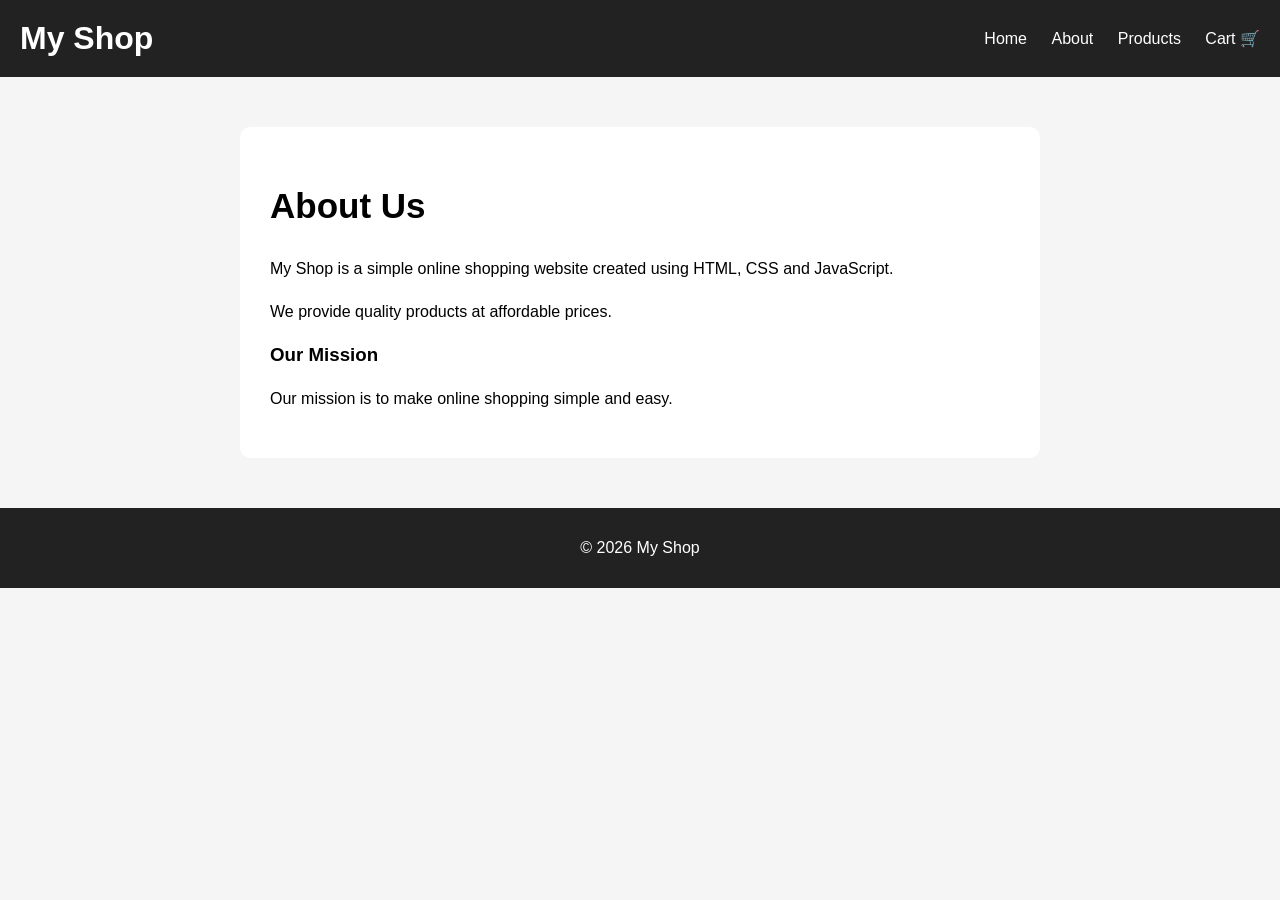
==== about.html @ e7578435 "About pages 1st Commit" ====
<!DOCTYPE html>
<html lang="en">
<head>
    <meta charset="UTF-8">
    <meta name="viewport" content="width=device-width, initial-scale=1.0">
    <title>About - My Shop</title>
    <link rel="stylesheet" href="about.css">
</head>
<body>

    <header>
        <h1>My Shop</h1>

        <nav>
            <a href="index.html">Home</a>
            <a href="about.html">About</a>
            <a href="products.html">Products</a>
            <a href="cart.html">Cart 🛒</a>
        </nav>
    </header>

    <main class="about">
        <h2>About Us</h2>

        <p>
            My Shop is a simple online shopping website created
            using HTML, CSS and JavaScript.
        </p>

        <p>
            We provide quality products at affordable prices.
        </p>

        <h3>Our Mission</h3>

        <p>
            Our mission is to make online shopping simple and easy.
        </p>
    </main>

    <footer>
        <p>© 2026 My Shop</p>
    </footer>

    <script src="about.js"></script>
</body>
</html>
---- about.css ----
* {
    box-sizing: border-box;
}

body {
    margin: 0;
    font-family: Arial, sans-serif;
    background-color: #f5f5f5;
}

header {
    background-color: #222;
    color: white;
    padding: 20px;
    display: flex;
    justify-content: space-between;
    align-items: center;
}

header h1 {
    margin: 0;
}

nav a {
    color: white;
    text-decoration: none;
    margin-left: 20px;
}

nav a:hover {
    color: #00bcd4;
}

.about {
    max-width: 800px;
    margin: 50px auto;
    padding: 30px;
    background-color: white;
    border-radius: 10px;
}

.about h2 {
    font-size: 35px;
}

.about p {
    line-height: 1.7;
}

footer {
    text-align: center;
    background-color: #222;
    color: white;
    padding: 15px;
}
about.css
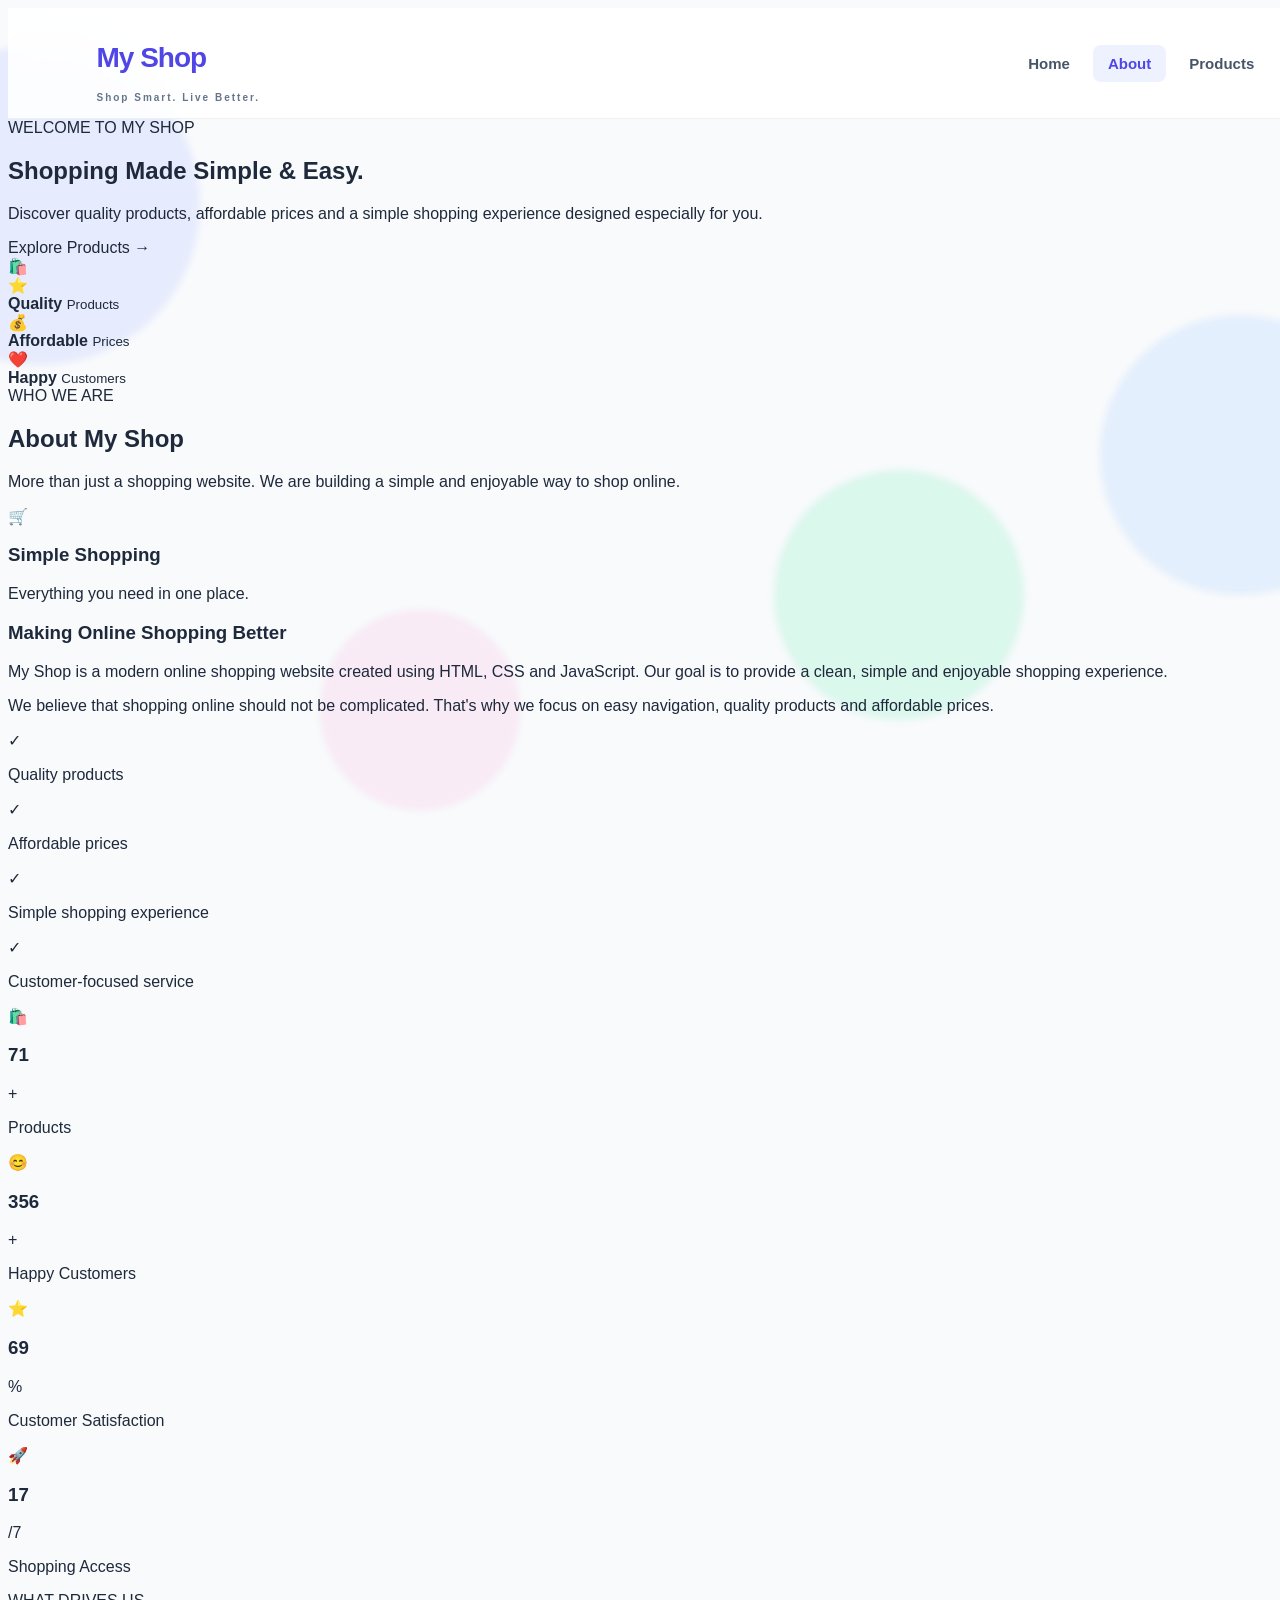
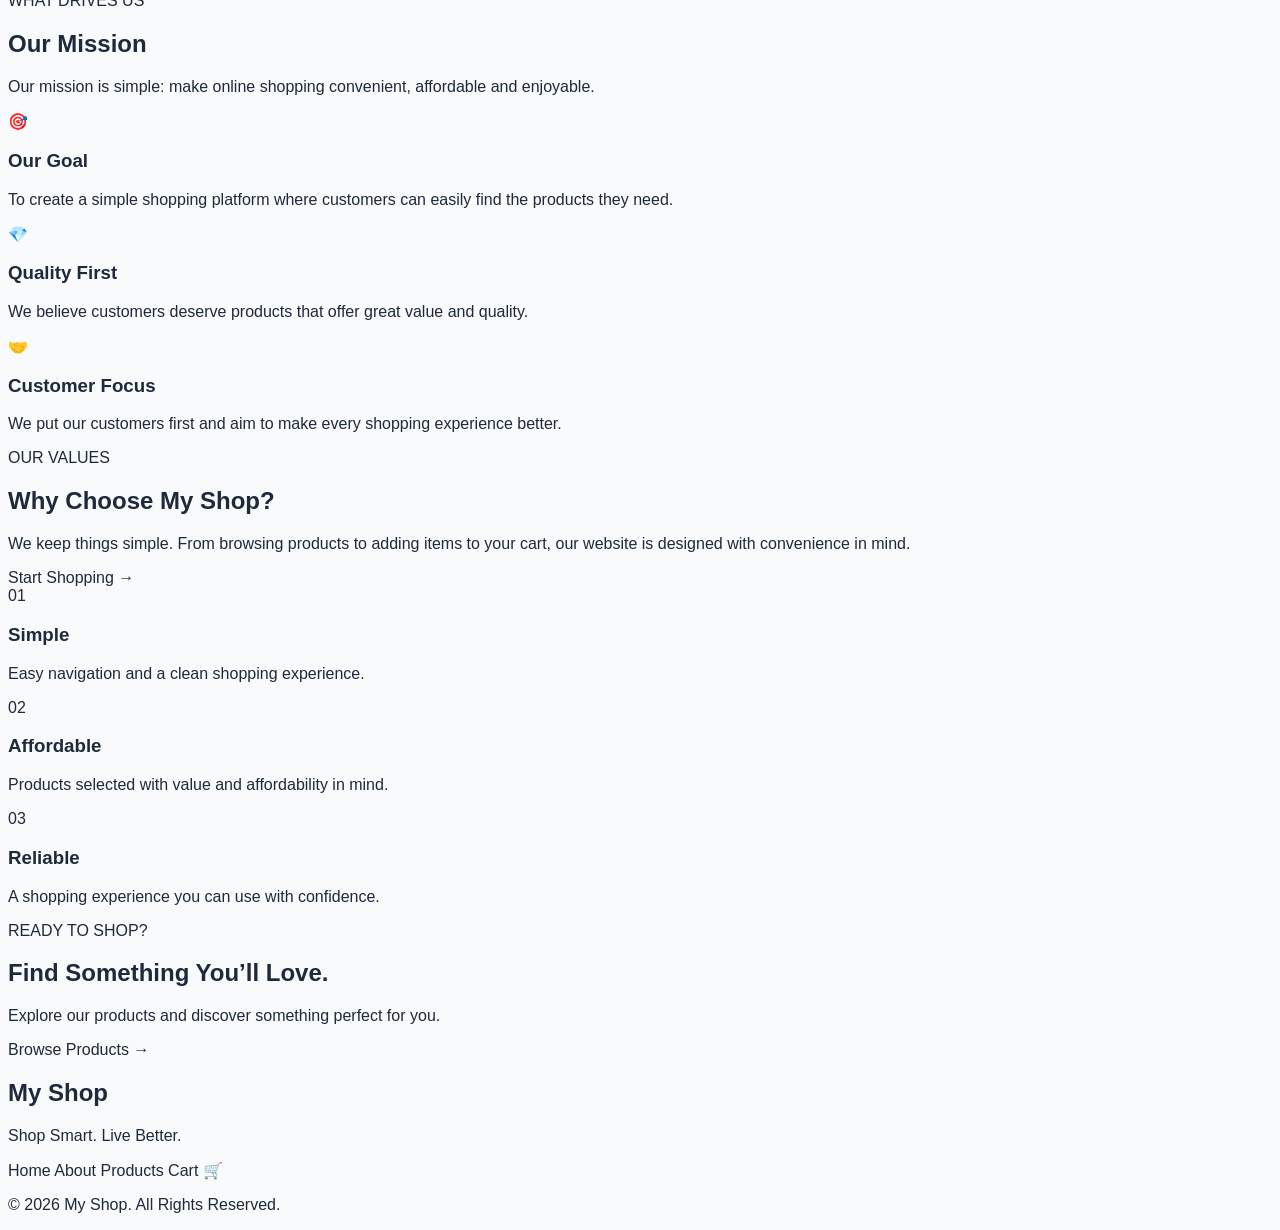
==== commit 0a9af1f9: "version 2" ====
--- a/about.html
+++ b/about.html
@@ -1,47 +1,375 @@
-<!DOCTYPE html>
-<html lang="en">
-<head>
-    <meta charset="UTF-8">
-    <meta name="viewport" content="width=device-width, initial-scale=1.0">
-    <title>About - My Shop</title>
-    <link rel="stylesheet" href="about.css">
-</head>
-<body>
-
-    <header>
+<!DOCTYPE html> <html lang="en"> <head> <meta charset="UTF-8"> <meta name="viewport" content="width=device-width, initial-scale=1.0"> <meta name="description" content="Learn more about My Shop, our mission, values and commitment to quality products."> <title>About - My Shop</title> <link rel="stylesheet" href="about.css"> </head> <body>
+<!-- Animated Background -->
+<div class="background-shapes">
+    <span class="shape shape-1"></span>
+    <span class="shape shape-2"></span>
+    <span class="shape shape-3"></span>
+    <span class="shape shape-4"></span>
+</div>
+
+<!-- Header -->
+<header class="header">
+
+    <div class="logo">
         <h1>My Shop</h1>
-
-        <nav>
+        <span>Shop Smart. Live Better.</span>
+    </div>
+
+    <nav>
+        <a href="index.html">Home</a>
+        <a href="about.html" class="active">About</a>
+        <a href="products.html">Products</a>
+        <a href="cart.html">Cart 🛒</a>
+    </nav>
+
+</header>
+
+
+<!-- Main Content -->
+<main>
+
+    <!-- Hero Section -->
+    <section class="about-hero">
+
+        <div class="hero-content reveal">
+
+            <span class="small-title">WELCOME TO MY SHOP</span>
+
+            <h2>
+                Shopping Made
+                <span>Simple & Easy.</span>
+            </h2>
+
+            <p>
+                Discover quality products, affordable prices and a
+                simple shopping experience designed especially for you.
+            </p>
+
+            <a href="products.html" class="hero-button">
+                Explore Products
+                <span>→</span>
+            </a>
+
+        </div>
+
+        <div class="hero-visual reveal">
+
+            <div class="shopping-circle">
+                <div class="cart-icon">🛍️</div>
+            </div>
+
+            <div class="floating-card card-one">
+                <span>⭐</span>
+                <div>
+                    <strong>Quality</strong>
+                    <small>Products</small>
+                </div>
+            </div>
+
+            <div class="floating-card card-two">
+                <span>💰</span>
+                <div>
+                    <strong>Affordable</strong>
+                    <small>Prices</small>
+                </div>
+            </div>
+
+            <div class="floating-card card-three">
+                <span>❤️</span>
+                <div>
+                    <strong>Happy</strong>
+                    <small>Customers</small>
+                </div>
+            </div>
+
+        </div>
+
+    </section>
+
+
+    <!-- About Section -->
+    <section class="about-section">
+
+        <div class="section-heading reveal">
+            <span>WHO WE ARE</span>
+            <h2>About <strong>My Shop</strong></h2>
+            <p>
+                More than just a shopping website.
+                We are building a simple and enjoyable way to shop online.
+            </p>
+        </div>
+
+        <div class="about-grid">
+
+            <div class="about-image reveal">
+
+                <div class="image-box">
+                    <div class="image-content">
+                        <span class="big-icon">🛒</span>
+                        <h3>Simple Shopping</h3>
+                        <p>Everything you need in one place.</p>
+                    </div>
+                </div>
+
+            </div>
+
+
+            <div class="about-text reveal">
+
+                <h3>Making Online Shopping Better</h3>
+
+                <p>
+                    My Shop is a modern online shopping website created
+                    using HTML, CSS and JavaScript. Our goal is to provide
+                    a clean, simple and enjoyable shopping experience.
+                </p>
+
+                <p>
+                    We believe that shopping online should not be complicated.
+                    That's why we focus on easy navigation, quality products
+                    and affordable prices.
+                </p>
+
+                <div class="check-list">
+
+                    <div>
+                        <span>✓</span>
+                        <p>Quality products</p>
+                    </div>
+
+                    <div>
+                        <span>✓</span>
+                        <p>Affordable prices</p>
+                    </div>
+
+                    <div>
+                        <span>✓</span>
+                        <p>Simple shopping experience</p>
+                    </div>
+
+                    <div>
+                        <span>✓</span>
+                        <p>Customer-focused service</p>
+                    </div>
+
+                </div>
+
+            </div>
+
+        </div>
+
+    </section>
+
+
+    <!-- Statistics -->
+    <section class="stats-section">
+
+        <div class="stats-container">
+
+            <div class="stat-card reveal">
+                <span class="stat-icon">🛍️</span>
+                <h3 class="counter" data-target="100">0</h3>
+                <span class="plus">+</span>
+                <p>Products</p>
+            </div>
+
+            <div class="stat-card reveal">
+                <span class="stat-icon">😊</span>
+                <h3 class="counter" data-target="500">0</h3>
+                <span class="plus">+</span>
+                <p>Happy Customers</p>
+            </div>
+
+            <div class="stat-card reveal">
+                <span class="stat-icon">⭐</span>
+                <h3 class="counter" data-target="98">0</h3>
+                <span class="percent">%</span>
+                <p>Customer Satisfaction</p>
+            </div>
+
+            <div class="stat-card reveal">
+                <span class="stat-icon">🚀</span>
+                <h3 class="counter" data-target="24">0</h3>
+                <span class="plus">/7</span>
+                <p>Shopping Access</p>
+            </div>
+
+        </div>
+
+    </section>
+
+
+    <!-- Mission Section -->
+    <section class="mission-section">
+
+        <div class="section-heading reveal">
+            <span>WHAT DRIVES US</span>
+            <h2>Our <strong>Mission</strong></h2>
+            <p>
+                Our mission is simple: make online shopping
+                convenient, affordable and enjoyable.
+            </p>
+        </div>
+
+
+        <div class="mission-cards">
+
+            <div class="mission-card reveal">
+
+                <div class="mission-icon">🎯</div>
+
+                <h3>Our Goal</h3>
+
+                <p>
+                    To create a simple shopping platform where
+                    customers can easily find the products they need.
+                </p>
+
+            </div>
+
+
+            <div class="mission-card reveal">
+
+                <div class="mission-icon">💎</div>
+
+                <h3>Quality First</h3>
+
+                <p>
+                    We believe customers deserve products that
+                    offer great value and quality.
+                </p>
+
+            </div>
+
+
+            <div class="mission-card reveal">
+
+                <div class="mission-icon">🤝</div>
+
+                <h3>Customer Focus</h3>
+
+                <p>
+                    We put our customers first and aim to make
+                    every shopping experience better.
+                </p>
+
+            </div>
+
+        </div>
+
+    </section>
+
+
+    <!-- Values -->
+    <section class="values-section">
+
+        <div class="values-content reveal">
+
+            <span>OUR VALUES</span>
+
+            <h2>
+                Why Choose
+                <strong>My Shop?</strong>
+            </h2>
+
+            <p>
+                We keep things simple. From browsing products to
+                adding items to your cart, our website is designed
+                with convenience in mind.
+            </p>
+
+            <a href="products.html" class="outline-button">
+                Start Shopping →
+            </a>
+
+        </div>
+
+
+        <div class="values-list">
+
+            <div class="value-item reveal">
+                <span>01</span>
+                <div>
+                    <h3>Simple</h3>
+                    <p>Easy navigation and a clean shopping experience.</p>
+                </div>
+            </div>
+
+            <div class="value-item reveal">
+                <span>02</span>
+                <div>
+                    <h3>Affordable</h3>
+                    <p>Products selected with value and affordability in mind.</p>
+                </div>
+            </div>
+
+            <div class="value-item reveal">
+                <span>03</span>
+                <div>
+                    <h3>Reliable</h3>
+                    <p>A shopping experience you can use with confidence.</p>
+                </div>
+            </div>
+
+        </div>
+
+    </section>
+
+
+    <!-- Call To Action -->
+    <section class="cta-section reveal">
+
+        <div class="cta-content">
+
+            <span>READY TO SHOP?</span>
+
+            <h2>
+                Find Something
+                <strong>You’ll Love.</strong>
+            </h2>
+
+            <p>
+                Explore our products and discover something
+                perfect for you.
+            </p>
+
+            <a href="products.html" class="cta-button">
+                Browse Products
+                <span>→</span>
+            </a>
+
+        </div>
+
+    </section>
+
+</main>
+
+
+<!-- Footer -->
+<footer>
+
+    <div class="footer-content">
+
+        <div>
+            <h2>My Shop</h2>
+            <p>Shop Smart. Live Better.</p>
+        </div>
+
+        <div class="footer-links">
             <a href="index.html">Home</a>
             <a href="about.html">About</a>
             <a href="products.html">Products</a>
             <a href="cart.html">Cart 🛒</a>
-        </nav>
-    </header>
-
-    <main class="about">
-        <h2>About Us</h2>
-
-        <p>
-            My Shop is a simple online shopping website created
-            using HTML, CSS and JavaScript.
-        </p>
-
-        <p>
-            We provide quality products at affordable prices.
-        </p>
-
-        <h3>Our Mission</h3>
-
-        <p>
-            Our mission is to make online shopping simple and easy.
-        </p>
-    </main>
-
-    <footer>
-        <p>© 2026 My Shop</p>
-    </footer>
-
-    <script src="about.js"></script>
-</body>
-</html>
+        </div>
+
+    </div>
+
+    <div class="footer-bottom">
+        <p>© 2026 My Shop. All Rights Reserved.</p>
+    </div>
+
+</footer>
+
+
+<script src="about.js"></script>
+</body> </html>
--- a/about.css
+++ b/about.css
@@ -1,57 +1,238 @@
-
-* {
-    box-sizing: border-box;
+/* =====================================================
+MY SHOP - ABOUT PAGE
+MODERN ANIMATED CSS
+===================================================== */
+
+/* =====================================================
+RESET
+===================================================== */
+
+{
+margin: 0;
+padding: 0;
+box-sizing: border-box;
+}
+
+html {
+scroll-behavior: smooth;
 }
 
 body {
-    margin: 0;
-    font-family: Arial, sans-serif;
-    background-color: #f5f5f5;
-}
-
-header {
-    background-color: #222;
-    color: white;
-    padding: 20px;
-    display: flex;
-    justify-content: space-between;
-    align-items: center;
-}
-
-header h1 {
-    margin: 0;
+font-family: "Segoe UI", Arial, Helvetica, sans-serif;
+color: #1e293b;
+background: #f8fafc;
+overflow-x: hidden;
+}
+
+a {
+text-decoration: none;
+color: inherit;
+}
+
+/* =====================================================
+ANIMATED BACKGROUND
+===================================================== */
+
+.background-shapes {
+position: fixed;
+inset: 0;
+overflow: hidden;
+pointer-events: none;
+z-index: -1;
+}
+
+.shape {
+position: absolute;
+border-radius: 50%;
+filter: blur(3px);
+opacity: 0.35;
+animation: floatingShape 10s ease-in-out infinite;
+}
+
+.shape-1 {
+width: 320px;
+height: 320px;
+background: #c7d2fe;
+top: 5%;
+left: -120px;
+}
+
+.shape-2 {
+width: 280px;
+height: 280px;
+background: #bfdbfe;
+top: 35%;
+right: -100px;
+animation-delay: 2s;
+}
+
+.shape-3 {
+width: 200px;
+height: 200px;
+background: #fbcfe8;
+bottom: 10%;
+left: 25%;
+animation-delay: 4s;
+}
+
+.shape-4 {
+width: 250px;
+height: 250px;
+background: #a7f3d0;
+right: 20%;
+bottom: 20%;
+animation-delay: 6s;
+}
+
+@keyframes floatingShape {
+
+0%,
+100% {
+    transform: translate(0, 0) scale(1);
+}
+
+50% {
+    transform: translate(30px, -40px) scale(1.1);
+}
+
+
+}
+
+/* =====================================================
+HEADER
+===================================================== */
+
+.header {
+width: 100%;
+min-height: 82px;
+
+padding: 14px 7%;
+
+display: flex;
+align-items: center;
+justify-content: space-between;
+
+background: rgba(255, 255, 255, 0.88);
+backdrop-filter: blur(18px);
+-webkit-backdrop-filter: blur(18px);
+
+border-bottom: 1px solid rgba(15, 23, 42, 0.06);
+
+position: sticky;
+top: 0;
+z-index: 1000;
+
+animation: headerAnimation 0.8s ease forwards;
+
+
+}
+
+@keyframes headerAnimation {
+
+from {
+    opacity: 0;
+    transform: translateY(-30px);
+}
+
+to {
+    opacity: 1;
+    transform: translateY(0);
+}
+
+
+}
+
+/* =====================================================
+LOGO
+===================================================== */
+
+.logo h1 {
+font-size: 28px;
+font-weight: 800;
+
+color: #4f46e5;
+
+letter-spacing: -1px;
+
+
+}
+
+.logo span {
+display: block;
+
+margin-top: 2px;
+
+font-size: 10px;
+font-weight: 600;
+
+color: #64748b;
+
+letter-spacing: 2px;
+
+
+}
+
+/* =====================================================
+NAVIGATION
+===================================================== */
+
+nav {
+display: flex;
+align-items: center;
+gap: 8px;
 }
 
 nav a {
-    color: white;
-    text-decoration: none;
-    margin-left: 20px;
+position: relative;
+
+padding: 10px 15px;
+
+font-size: 15px;
+font-weight: 600;
+
+color: #475569;
+
+border-radius: 8px;
+
+transition:
+    color 0.3s ease,
+    background 0.3s ease,
+    transform 0.3s ease;
+
+
+}
+
+nav a::after {
+content: "";
+
+position: absolute;
+
+width: 0;
+height: 3px;
+
+left: 50%;
+bottom: 1px;
+
+transform: translateX(-50%);
+
+background: linear-gradient(
+    90deg,
+    #4f46e5,
+    #7c3aed
+);
+
+border-radius: 10px;
+
+transition: width 0.3s ease;
+
+
+}
+
+nav a:hover,
+nav a.active {
+color: #4f46e5;
+background: #eef2ff;
 }
 
 nav a:hover {
-    color: #00bcd4;
-}
-
-.about {
-    max-width: 800px;
-    margin: 50px auto;
-    padding: 30px;
-    background-color: white;
-    border-radius: 10px;
-}
-
-.about h2 {
-    font-size: 35px;
-}
-
-.about p {
-    line-height: 1.7;
-}
-
-footer {
-    text-align: center;
-    background-color: #222;
-    color: white;
-    padding: 15px;
-}
-about.css+transform: translateY(-2
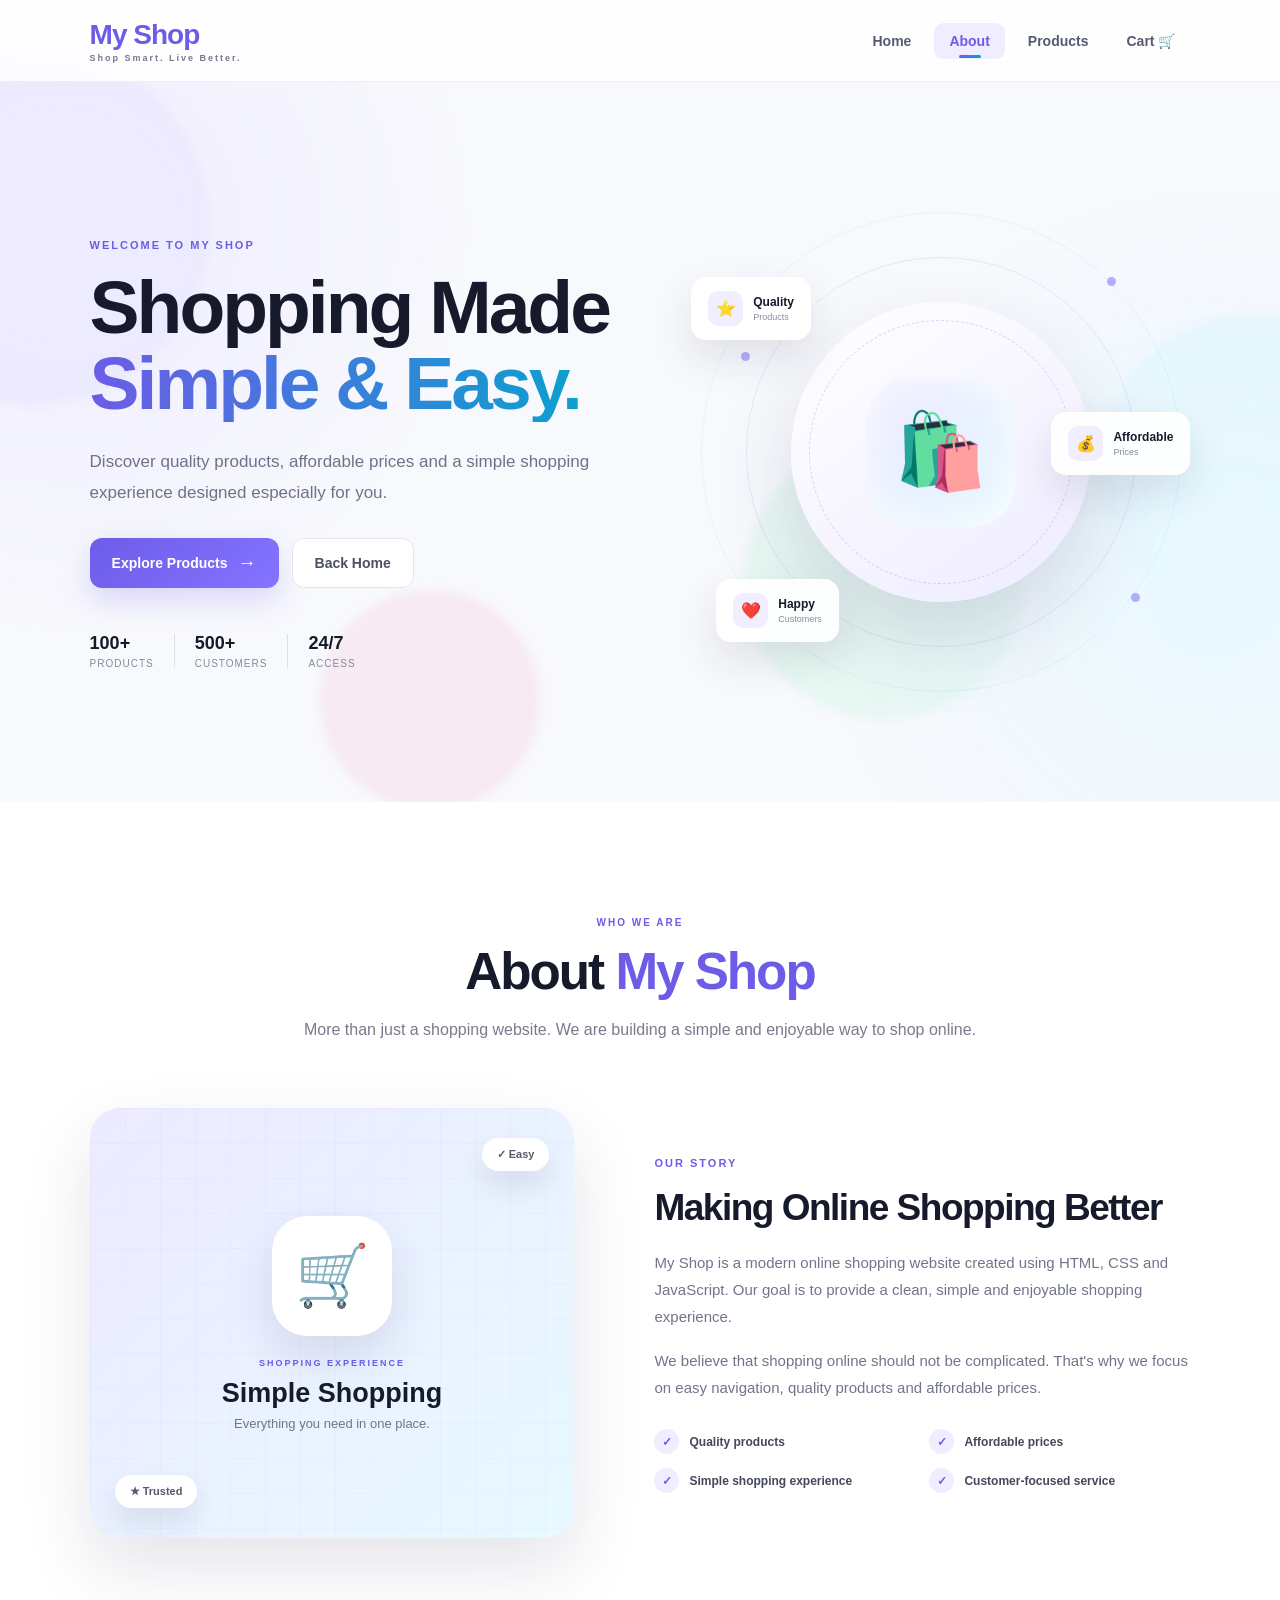
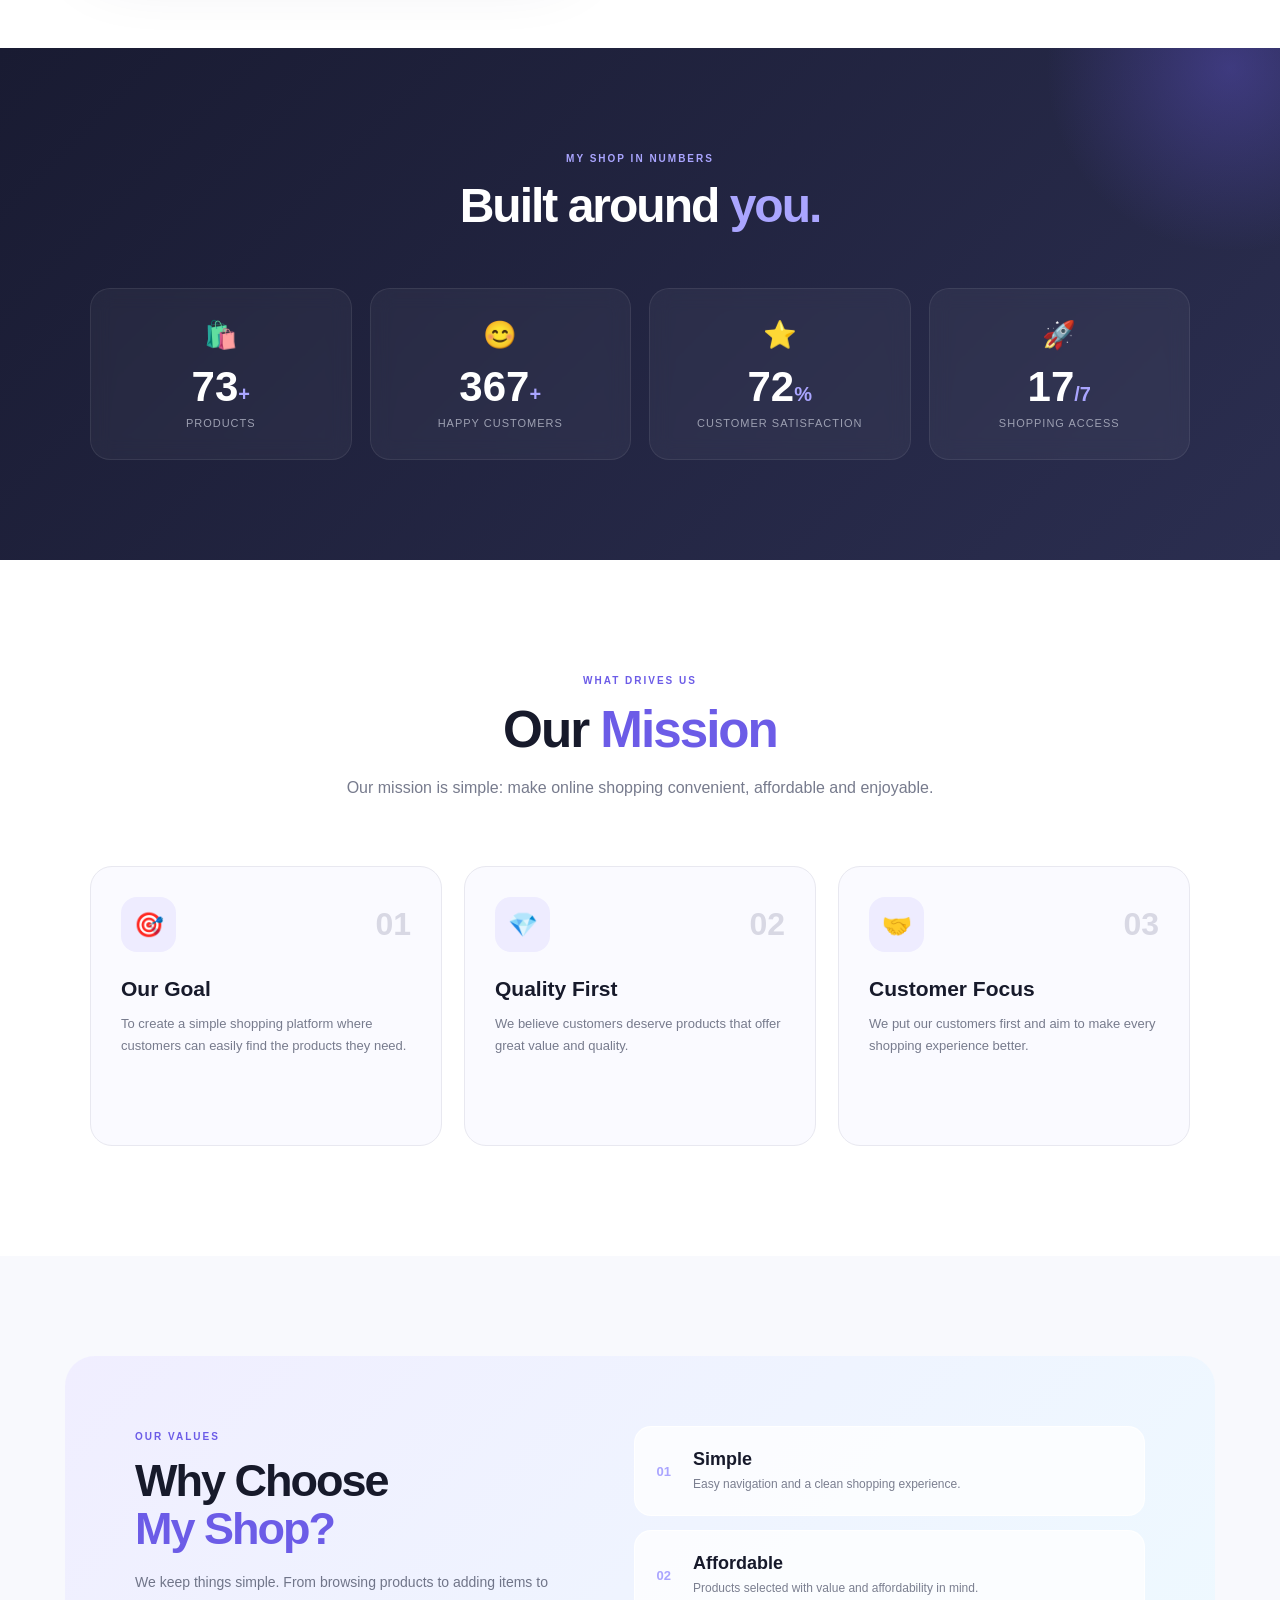
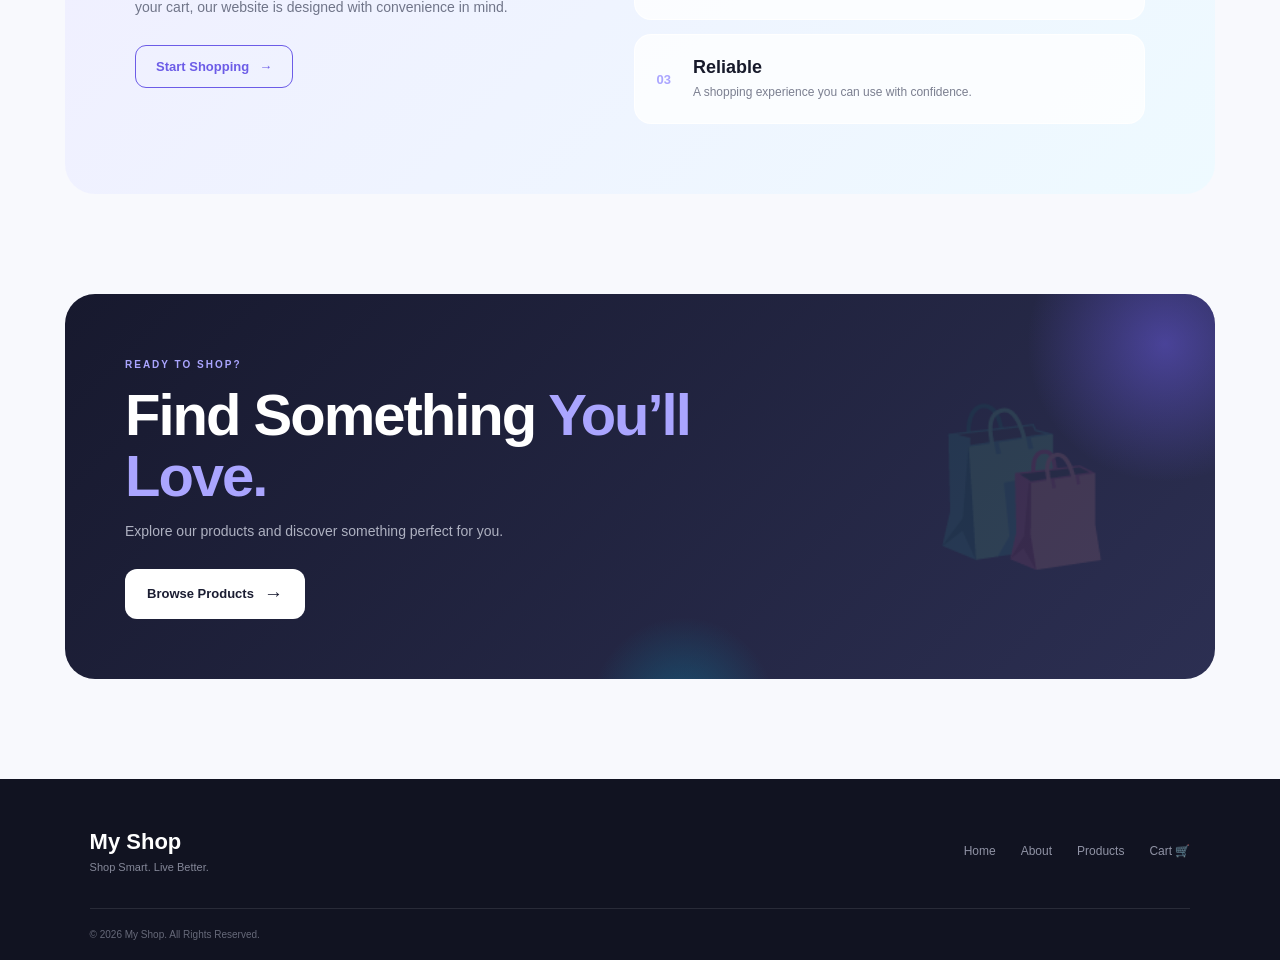
==== commit 5fa9aa20: "New css about page" ====
--- a/about.html
+++ b/about.html
@@ -1,375 +1,991 @@
-<!DOCTYPE html> <html lang="en"> <head> <meta charset="UTF-8"> <meta name="viewport" content="width=device-width, initial-scale=1.0"> <meta name="description" content="Learn more about My Shop, our mission, values and commitment to quality products."> <title>About - My Shop</title> <link rel="stylesheet" href="about.css"> </head> <body>
-<!-- Animated Background -->
+<!DOCTYPE html>
+<html lang="en">
+
+<head>
+
+    <meta charset="UTF-8">
+
+    <meta name="viewport"
+          content="width=device-width, initial-scale=1.0">
+
+    <meta name="description"
+          content="Learn more about My Shop, our mission, values and commitment to quality products.">
+
+    <title>About - My Shop</title>
+
+    <link rel="stylesheet" href="about.css">
+
+</head>
+
+
+<body>
+
+
+<!-- =====================================================
+     ANIMATED BACKGROUND
+===================================================== -->
+
 <div class="background-shapes">
+
     <span class="shape shape-1"></span>
     <span class="shape shape-2"></span>
     <span class="shape shape-3"></span>
     <span class="shape shape-4"></span>
+
 </div>
 
-<!-- Header -->
+
+
+<!-- =====================================================
+     HEADER
+===================================================== -->
+
 <header class="header">
 
     <div class="logo">
+
         <h1>My Shop</h1>
+
         <span>Shop Smart. Live Better.</span>
-    </div>
+
+    </div>
+
 
     <nav>
-        <a href="index.html">Home</a>
-        <a href="about.html" class="active">About</a>
-        <a href="products.html">Products</a>
-        <a href="cart.html">Cart 🛒</a>
+
+        <a href="index.html">
+            Home
+        </a>
+
+        <a href="about.html"
+           class="active">
+            About
+        </a>
+
+        <a href="products.html">
+            Products
+        </a>
+
+        <a href="cart.html">
+            Cart 🛒
+        </a>
+
     </nav>
 
+
+    <button class="menu-toggle"
+            aria-label="Open navigation menu">
+
+        ☰
+
+    </button>
+
 </header>
 
 
-<!-- Main Content -->
+
+<!-- =====================================================
+     MAIN
+===================================================== -->
+
 <main>
 
-    <!-- Hero Section -->
-    <section class="about-hero">
-
-        <div class="hero-content reveal">
-
-            <span class="small-title">WELCOME TO MY SHOP</span>
+
+
+<!-- =====================================================
+     ABOUT HERO
+===================================================== -->
+
+<section class="about-hero">
+
+
+    <div class="hero-content reveal">
+
+        <span class="small-title">
+            WELCOME TO MY SHOP
+        </span>
+
+
+        <h2>
+
+            Shopping Made
+
+            <span>
+                Simple & Easy.
+            </span>
+
+        </h2>
+
+
+        <p>
+
+            Discover quality products, affordable prices
+            and a simple shopping experience designed
+            especially for you.
+
+        </p>
+
+
+        <div class="hero-actions">
+
+            <a href="products.html"
+               class="hero-button">
+
+                Explore Products
+
+                <span>→</span>
+
+            </a>
+
+
+            <a href="index.html"
+               class="hero-button secondary">
+
+                Back Home
+
+            </a>
+
+        </div>
+
+
+        <div class="hero-mini-stats">
+
+            <div>
+
+                <strong>100+</strong>
+
+                <span>Products</span>
+
+            </div>
+
+
+            <div class="mini-divider"></div>
+
+
+            <div>
+
+                <strong>500+</strong>
+
+                <span>Customers</span>
+
+            </div>
+
+
+            <div class="mini-divider"></div>
+
+
+            <div>
+
+                <strong>24/7</strong>
+
+                <span>Access</span>
+
+            </div>
+
+        </div>
+
+    </div>
+
+
+
+    <!-- HERO VISUAL -->
+
+    <div class="hero-visual reveal">
+
+
+        <div class="orbit orbit-one"></div>
+
+        <div class="orbit orbit-two"></div>
+
+
+        <div class="shopping-circle">
+
+            <div class="circle-ring"></div>
+
+            <div class="cart-icon">
+                🛍️
+            </div>
+
+        </div>
+
+
+        <!-- Floating card -->
+
+        <div class="floating-card card-one">
+
+            <span>⭐</span>
+
+            <div>
+
+                <strong>
+                    Quality
+                </strong>
+
+                <small>
+                    Products
+                </small>
+
+            </div>
+
+        </div>
+
+
+        <div class="floating-card card-two">
+
+            <span>💰</span>
+
+            <div>
+
+                <strong>
+                    Affordable
+                </strong>
+
+                <small>
+                    Prices
+                </small>
+
+            </div>
+
+        </div>
+
+
+        <div class="floating-card card-three">
+
+            <span>❤️</span>
+
+            <div>
+
+                <strong>
+                    Happy
+                </strong>
+
+                <small>
+                    Customers
+                </small>
+
+            </div>
+
+        </div>
+
+
+        <div class="floating-dot dot-one"></div>
+        <div class="floating-dot dot-two"></div>
+        <div class="floating-dot dot-three"></div>
+
+    </div>
+
+</section>
+
+
+
+<!-- =====================================================
+     WHO WE ARE
+===================================================== -->
+
+<section class="about-section">
+
+
+    <div class="section-heading reveal">
+
+        <span>
+            WHO WE ARE
+        </span>
+
+        <h2>
+
+            About
+
+            <strong>
+                My Shop
+            </strong>
+
+        </h2>
+
+        <p>
+
+            More than just a shopping website.
+            We are building a simple and enjoyable
+            way to shop online.
+
+        </p>
+
+    </div>
+
+
+
+    <div class="about-grid">
+
+
+        <!-- VISUAL -->
+
+        <div class="about-image reveal">
+
+
+            <div class="image-box">
+
+
+                <div class="image-grid"></div>
+
+
+                <div class="image-content">
+
+                    <span class="big-icon">
+                        🛒
+                    </span>
+
+                    <span class="image-label">
+                        SHOPPING EXPERIENCE
+                    </span>
+
+                    <h3>
+                        Simple Shopping
+                    </h3>
+
+                    <p>
+                        Everything you need
+                        in one place.
+                    </p>
+
+                </div>
+
+
+                <div class="visual-badge badge-top">
+                    ✓ Easy
+                </div>
+
+                <div class="visual-badge badge-bottom">
+                    ★ Trusted
+                </div>
+
+
+            </div>
+
+        </div>
+
+
+
+        <!-- TEXT -->
+
+        <div class="about-text reveal">
+
+
+            <span class="content-label">
+                OUR STORY
+            </span>
+
+
+            <h3>
+                Making Online
+                Shopping Better
+            </h3>
+
+
+            <p>
+
+                My Shop is a modern online shopping
+                website created using HTML, CSS and
+                JavaScript. Our goal is to provide a
+                clean, simple and enjoyable shopping
+                experience.
+
+            </p>
+
+
+            <p>
+
+                We believe that shopping online should
+                not be complicated. That's why we focus
+                on easy navigation, quality products and
+                affordable prices.
+
+            </p>
+
+
+            <div class="check-list">
+
+
+                <div>
+
+                    <span>✓</span>
+
+                    <p>
+                        Quality products
+                    </p>
+
+                </div>
+
+
+                <div>
+
+                    <span>✓</span>
+
+                    <p>
+                        Affordable prices
+                    </p>
+
+                </div>
+
+
+                <div>
+
+                    <span>✓</span>
+
+                    <p>
+                        Simple shopping experience
+                    </p>
+
+                </div>
+
+
+                <div>
+
+                    <span>✓</span>
+
+                    <p>
+                        Customer-focused service
+                    </p>
+
+                </div>
+
+
+            </div>
+
+
+        </div>
+
+    </div>
+
+</section>
+
+
+
+<!-- =====================================================
+     STATISTICS
+===================================================== -->
+
+<section class="stats-section">
+
+
+    <div class="stats-heading reveal">
+
+        <span>
+            MY SHOP IN NUMBERS
+        </span>
+
+        <h2>
+            Built around
+            <strong>you.</strong>
+        </h2>
+
+    </div>
+
+
+    <div class="stats-container">
+
+
+        <div class="stat-card reveal">
+
+            <span class="stat-icon">
+                🛍️
+            </span>
+
+            <div class="stat-number">
+
+                <h3 class="counter"
+                    data-target="100">
+                    0
+                </h3>
+
+                <span class="plus">
+                    +
+                </span>
+
+            </div>
+
+            <p>
+                Products
+            </p>
+
+        </div>
+
+
+
+        <div class="stat-card reveal">
+
+            <span class="stat-icon">
+                😊
+            </span>
+
+            <div class="stat-number">
+
+                <h3 class="counter"
+                    data-target="500">
+                    0
+                </h3>
+
+                <span class="plus">
+                    +
+                </span>
+
+            </div>
+
+            <p>
+                Happy Customers
+            </p>
+
+        </div>
+
+
+
+        <div class="stat-card reveal">
+
+            <span class="stat-icon">
+                ⭐
+            </span>
+
+            <div class="stat-number">
+
+                <h3 class="counter"
+                    data-target="98">
+                    0
+                </h3>
+
+                <span class="percent">
+                    %
+                </span>
+
+            </div>
+
+            <p>
+                Customer Satisfaction
+            </p>
+
+        </div>
+
+
+
+        <div class="stat-card reveal">
+
+            <span class="stat-icon">
+                🚀
+            </span>
+
+            <div class="stat-number">
+
+                <h3 class="counter"
+                    data-target="24">
+                    0
+                </h3>
+
+                <span class="plus">
+                    /7
+                </span>
+
+            </div>
+
+            <p>
+                Shopping Access
+            </p>
+
+        </div>
+
+
+    </div>
+
+</section>
+
+
+
+<!-- =====================================================
+     MISSION
+===================================================== -->
+
+<section class="mission-section">
+
+
+    <div class="section-heading reveal">
+
+        <span>
+            WHAT DRIVES US
+        </span>
+
+        <h2>
+
+            Our
+
+            <strong>
+                Mission
+            </strong>
+
+        </h2>
+
+        <p>
+
+            Our mission is simple: make online shopping
+            convenient, affordable and enjoyable.
+
+        </p>
+
+    </div>
+
+
+
+    <div class="mission-cards">
+
+
+        <div class="mission-card reveal">
+
+            <div class="mission-top">
+
+                <div class="mission-icon">
+                    🎯
+                </div>
+
+                <span>
+                    01
+                </span>
+
+            </div>
+
+            <h3>
+                Our Goal
+            </h3>
+
+            <p>
+
+                To create a simple shopping platform
+                where customers can easily find the
+                products they need.
+
+            </p>
+
+            <div class="mission-line"></div>
+
+        </div>
+
+
+
+        <div class="mission-card reveal">
+
+            <div class="mission-top">
+
+                <div class="mission-icon">
+                    💎
+                </div>
+
+                <span>
+                    02
+                </span>
+
+            </div>
+
+            <h3>
+                Quality First
+            </h3>
+
+            <p>
+
+                We believe customers deserve products
+                that offer great value and quality.
+
+            </p>
+
+            <div class="mission-line"></div>
+
+        </div>
+
+
+
+        <div class="mission-card reveal">
+
+            <div class="mission-top">
+
+                <div class="mission-icon">
+                    🤝
+                </div>
+
+                <span>
+                    03
+                </span>
+
+            </div>
+
+            <h3>
+                Customer Focus
+            </h3>
+
+            <p>
+
+                We put our customers first and aim to
+                make every shopping experience better.
+
+            </p>
+
+            <div class="mission-line"></div>
+
+        </div>
+
+
+    </div>
+
+</section>
+
+
+
+<!-- =====================================================
+     VALUES
+===================================================== -->
+
+<section class="values-section">
+
+
+    <div class="values-content reveal">
+
+        <span>
+            OUR VALUES
+        </span>
+
+
+        <h2>
+
+            Why Choose
+
+            <strong>
+                My Shop?
+            </strong>
+
+        </h2>
+
+
+        <p>
+
+            We keep things simple. From browsing
+            products to adding items to your cart,
+            our website is designed with convenience
+            in mind.
+
+        </p>
+
+
+        <a href="products.html"
+           class="outline-button">
+
+            Start Shopping
+
+            <span>→</span>
+
+        </a>
+
+    </div>
+
+
+
+    <div class="values-list">
+
+
+        <div class="value-item reveal">
+
+            <span>
+                01
+            </span>
+
+            <div>
+
+                <h3>
+                    Simple
+                </h3>
+
+                <p>
+                    Easy navigation and a clean
+                    shopping experience.
+                </p>
+
+            </div>
+
+        </div>
+
+
+
+        <div class="value-item reveal">
+
+            <span>
+                02
+            </span>
+
+            <div>
+
+                <h3>
+                    Affordable
+                </h3>
+
+                <p>
+                    Products selected with value
+                    and affordability in mind.
+                </p>
+
+            </div>
+
+        </div>
+
+
+
+        <div class="value-item reveal">
+
+            <span>
+                03
+            </span>
+
+            <div>
+
+                <h3>
+                    Reliable
+                </h3>
+
+                <p>
+                    A shopping experience you can
+                    use with confidence.
+                </p>
+
+            </div>
+
+        </div>
+
+
+    </div>
+
+</section>
+
+
+
+<!-- =====================================================
+     CTA
+===================================================== -->
+
+<section class="cta-section reveal">
+
+
+    <div class="cta-orb orb-one"></div>
+
+    <div class="cta-orb orb-two"></div>
+
+
+    <div class="cta-content">
+
+        <span>
+            READY TO SHOP?
+        </span>
+
+
+        <h2>
+
+            Find Something
+
+            <strong>
+                You’ll Love.
+            </strong>
+
+        </h2>
+
+
+        <p>
+
+            Explore our products and discover
+            something perfect for you.
+
+        </p>
+
+
+        <a href="products.html"
+           class="cta-button">
+
+            Browse Products
+
+            <span>
+                →
+            </span>
+
+        </a>
+
+    </div>
+
+
+    <div class="cta-icon">
+
+        🛍️
+
+    </div>
+
+
+</section>
+
+
+</main>
+
+
+
+<!-- =====================================================
+     FOOTER
+===================================================== -->
+
+<footer>
+
+
+    <div class="footer-content">
+
+
+        <div class="footer-brand">
 
             <h2>
-                Shopping Made
-                <span>Simple & Easy.</span>
+                My Shop
             </h2>
 
             <p>
-                Discover quality products, affordable prices and a
-                simple shopping experience designed especially for you.
+                Shop Smart. Live Better.
             </p>
 
-            <a href="products.html" class="hero-button">
-                Explore Products
-                <span>→</span>
+        </div>
+
+
+        <div class="footer-links">
+
+            <a href="index.html">
+                Home
             </a>
 
-        </div>
-
-        <div class="hero-visual reveal">
-
-            <div class="shopping-circle">
-                <div class="cart-icon">🛍️</div>
-            </div>
-
-            <div class="floating-card card-one">
-                <span>⭐</span>
-                <div>
-                    <strong>Quality</strong>
-                    <small>Products</small>
-                </div>
-            </div>
-
-            <div class="floating-card card-two">
-                <span>💰</span>
-                <div>
-                    <strong>Affordable</strong>
-                    <small>Prices</small>
-                </div>
-            </div>
-
-            <div class="floating-card card-three">
-                <span>❤️</span>
-                <div>
-                    <strong>Happy</strong>
-                    <small>Customers</small>
-                </div>
-            </div>
-
-        </div>
-
-    </section>
-
-
-    <!-- About Section -->
-    <section class="about-section">
-
-        <div class="section-heading reveal">
-            <span>WHO WE ARE</span>
-            <h2>About <strong>My Shop</strong></h2>
-            <p>
-                More than just a shopping website.
-                We are building a simple and enjoyable way to shop online.
-            </p>
-        </div>
-
-        <div class="about-grid">
-
-            <div class="about-image reveal">
-
-                <div class="image-box">
-                    <div class="image-content">
-                        <span class="big-icon">🛒</span>
-                        <h3>Simple Shopping</h3>
-                        <p>Everything you need in one place.</p>
-                    </div>
-                </div>
-
-            </div>
-
-
-            <div class="about-text reveal">
-
-                <h3>Making Online Shopping Better</h3>
-
-                <p>
-                    My Shop is a modern online shopping website created
-                    using HTML, CSS and JavaScript. Our goal is to provide
-                    a clean, simple and enjoyable shopping experience.
-                </p>
-
-                <p>
-                    We believe that shopping online should not be complicated.
-                    That's why we focus on easy navigation, quality products
-                    and affordable prices.
-                </p>
-
-                <div class="check-list">
-
-                    <div>
-                        <span>✓</span>
-                        <p>Quality products</p>
-                    </div>
-
-                    <div>
-                        <span>✓</span>
-                        <p>Affordable prices</p>
-                    </div>
-
-                    <div>
-                        <span>✓</span>
-                        <p>Simple shopping experience</p>
-                    </div>
-
-                    <div>
-                        <span>✓</span>
-                        <p>Customer-focused service</p>
-                    </div>
-
-                </div>
-
-            </div>
-
-        </div>
-
-    </section>
-
-
-    <!-- Statistics -->
-    <section class="stats-section">
-
-        <div class="stats-container">
-
-            <div class="stat-card reveal">
-                <span class="stat-icon">🛍️</span>
-                <h3 class="counter" data-target="100">0</h3>
-                <span class="plus">+</span>
-                <p>Products</p>
-            </div>
-
-            <div class="stat-card reveal">
-                <span class="stat-icon">😊</span>
-                <h3 class="counter" data-target="500">0</h3>
-                <span class="plus">+</span>
-                <p>Happy Customers</p>
-            </div>
-
-            <div class="stat-card reveal">
-                <span class="stat-icon">⭐</span>
-                <h3 class="counter" data-target="98">0</h3>
-                <span class="percent">%</span>
-                <p>Customer Satisfaction</p>
-            </div>
-
-            <div class="stat-card reveal">
-                <span class="stat-icon">🚀</span>
-                <h3 class="counter" data-target="24">0</h3>
-                <span class="plus">/7</span>
-                <p>Shopping Access</p>
-            </div>
-
-        </div>
-
-    </section>
-
-
-    <!-- Mission Section -->
-    <section class="mission-section">
-
-        <div class="section-heading reveal">
-            <span>WHAT DRIVES US</span>
-            <h2>Our <strong>Mission</strong></h2>
-            <p>
-                Our mission is simple: make online shopping
-                convenient, affordable and enjoyable.
-            </p>
-        </div>
-
-
-        <div class="mission-cards">
-
-            <div class="mission-card reveal">
-
-                <div class="mission-icon">🎯</div>
-
-                <h3>Our Goal</h3>
-
-                <p>
-                    To create a simple shopping platform where
-                    customers can easily find the products they need.
-                </p>
-
-            </div>
-
-
-            <div class="mission-card reveal">
-
-                <div class="mission-icon">💎</div>
-
-                <h3>Quality First</h3>
-
-                <p>
-                    We believe customers deserve products that
-                    offer great value and quality.
-                </p>
-
-            </div>
-
-
-            <div class="mission-card reveal">
-
-                <div class="mission-icon">🤝</div>
-
-                <h3>Customer Focus</h3>
-
-                <p>
-                    We put our customers first and aim to make
-                    every shopping experience better.
-                </p>
-
-            </div>
-
-        </div>
-
-    </section>
-
-
-    <!-- Values -->
-    <section class="values-section">
-
-        <div class="values-content reveal">
-
-            <span>OUR VALUES</span>
-
-            <h2>
-                Why Choose
-                <strong>My Shop?</strong>
-            </h2>
-
-            <p>
-                We keep things simple. From browsing products to
-                adding items to your cart, our website is designed
-                with convenience in mind.
-            </p>
-
-            <a href="products.html" class="outline-button">
-                Start Shopping →
+            <a href="about.html">
+                About
             </a>
 
-        </div>
-
-
-        <div class="values-list">
-
-            <div class="value-item reveal">
-                <span>01</span>
-                <div>
-                    <h3>Simple</h3>
-                    <p>Easy navigation and a clean shopping experience.</p>
-                </div>
-            </div>
-
-            <div class="value-item reveal">
-                <span>02</span>
-                <div>
-                    <h3>Affordable</h3>
-                    <p>Products selected with value and affordability in mind.</p>
-                </div>
-            </div>
-
-            <div class="value-item reveal">
-                <span>03</span>
-                <div>
-                    <h3>Reliable</h3>
-                    <p>A shopping experience you can use with confidence.</p>
-                </div>
-            </div>
-
-        </div>
-
-    </section>
-
-
-    <!-- Call To Action -->
-    <section class="cta-section reveal">
-
-        <div class="cta-content">
-
-            <span>READY TO SHOP?</span>
-
-            <h2>
-                Find Something
-                <strong>You’ll Love.</strong>
-            </h2>
-
-            <p>
-                Explore our products and discover something
-                perfect for you.
-            </p>
-
-            <a href="products.html" class="cta-button">
-                Browse Products
-                <span>→</span>
+            <a href="products.html">
+                Products
             </a>
 
-        </div>
-
-    </section>
-
-</main>
-
-
-<!-- Footer -->
-<footer>
-
-    <div class="footer-content">
-
-        <div>
-            <h2>My Shop</h2>
-            <p>Shop Smart. Live Better.</p>
-        </div>
-
-        <div class="footer-links">
-            <a href="index.html">Home</a>
-            <a href="about.html">About</a>
-            <a href="products.html">Products</a>
-            <a href="cart.html">Cart 🛒</a>
-        </div>
-
-    </div>
+            <a href="cart.html">
+                Cart 🛒
+            </a>
+
+        </div>
+
+
+    </div>
+
 
     <div class="footer-bottom">
-        <p>© 2026 My Shop. All Rights Reserved.</p>
-    </div>
+
+        <p>
+            © 2026 My Shop. All Rights Reserved.
+        </p>
+
+    </div>
+
 
 </footer>
 
 
+
 <script src="about.js"></script>
-</body> </html>+
+</body>
+
+</html>
+
--- a/about.css
+++ b/about.css
@@ -1,238 +1,2222 @@
 /* =====================================================
-MY SHOP - ABOUT PAGE
-MODERN ANIMATED CSS
-===================================================== */
-
-/* =====================================================
-RESET
-===================================================== */
-
-{
-margin: 0;
-padding: 0;
-box-sizing: border-box;
+   MY SHOP - ABOUT PAGE
+   MODERN ANIMATED DESIGN
+===================================================== */
+
+
+/* =====================================================
+   RESET
+===================================================== */
+
+* {
+    margin: 0;
+    padding: 0;
+    box-sizing: border-box;
 }
 
 html {
-scroll-behavior: smooth;
+    scroll-behavior: smooth;
 }
 
 body {
-font-family: "Segoe UI", Arial, Helvetica, sans-serif;
-color: #1e293b;
-background: #f8fafc;
-overflow-x: hidden;
+    font-family: "Segoe UI", Arial, Helvetica, sans-serif;
+
+    color: #171a2b;
+
+    background: #f8f9fd;
+
+    overflow-x: hidden;
 }
 
 a {
-text-decoration: none;
-color: inherit;
-}
-
-/* =====================================================
-ANIMATED BACKGROUND
+    color: inherit;
+    text-decoration: none;
+}
+
+button {
+    font-family: inherit;
+}
+
+
+/* =====================================================
+   BACKGROUND
 ===================================================== */
 
 .background-shapes {
-position: fixed;
-inset: 0;
-overflow: hidden;
-pointer-events: none;
-z-index: -1;
+    position: fixed;
+
+    inset: 0;
+
+    overflow: hidden;
+
+    pointer-events: none;
+
+    z-index: -1;
 }
 
 .shape {
-position: absolute;
-border-radius: 50%;
-filter: blur(3px);
-opacity: 0.35;
-animation: floatingShape 10s ease-in-out infinite;
+    position: absolute;
+
+    border-radius: 50%;
+
+    filter: blur(5px);
+
+    opacity: 0.32;
+
+    animation:
+        floatingShape 12s ease-in-out infinite;
 }
 
 .shape-1 {
-width: 320px;
-height: 320px;
-background: #c7d2fe;
-top: 5%;
-left: -120px;
+    width: 360px;
+    height: 360px;
+
+    top: 5%;
+    left: -150px;
+
+    background: #c9c3ff;
 }
 
 .shape-2 {
-width: 280px;
-height: 280px;
-background: #bfdbfe;
-top: 35%;
-right: -100px;
-animation-delay: 2s;
+    width: 300px;
+    height: 300px;
+
+    top: 35%;
+    right: -120px;
+
+    background: #bdeeff;
+
+    animation-delay: 2s;
 }
 
 .shape-3 {
-width: 200px;
-height: 200px;
-background: #fbcfe8;
-bottom: 10%;
-left: 25%;
-animation-delay: 4s;
+    width: 220px;
+    height: 220px;
+
+    bottom: 10%;
+    left: 25%;
+
+    background: #f5c9df;
+
+    animation-delay: 4s;
 }
 
 .shape-4 {
-width: 250px;
-height: 250px;
-background: #a7f3d0;
-right: 20%;
-bottom: 20%;
-animation-delay: 6s;
+    width: 280px;
+    height: 280px;
+
+    right: 20%;
+    bottom: 20%;
+
+    background: #c7f4df;
+
+    animation-delay: 6s;
 }
 
 @keyframes floatingShape {
 
-0%,
-100% {
-    transform: translate(0, 0) scale(1);
-}
-
-50% {
-    transform: translate(30px, -40px) scale(1.1);
-}
-
-
-}
-
-/* =====================================================
-HEADER
+    0%,
+    100% {
+        transform:
+            translate(0, 0)
+            scale(1);
+    }
+
+    50% {
+        transform:
+            translate(30px, -40px)
+            scale(1.1);
+    }
+}
+
+
+/* =====================================================
+   HEADER
 ===================================================== */
 
 .header {
-width: 100%;
-min-height: 82px;
-
-padding: 14px 7%;
-
-display: flex;
-align-items: center;
-justify-content: space-between;
-
-background: rgba(255, 255, 255, 0.88);
-backdrop-filter: blur(18px);
--webkit-backdrop-filter: blur(18px);
-
-border-bottom: 1px solid rgba(15, 23, 42, 0.06);
-
-position: sticky;
-top: 0;
-z-index: 1000;
-
-animation: headerAnimation 0.8s ease forwards;
-
-
+    width: 100%;
+
+    min-height: 82px;
+
+    padding: 14px 7%;
+
+    display: flex;
+
+    align-items: center;
+
+    justify-content: space-between;
+
+    background: rgba(255, 255, 255, 0.86);
+
+    backdrop-filter: blur(18px);
+
+    -webkit-backdrop-filter: blur(18px);
+
+    border-bottom:
+        1px solid rgba(15, 23, 42, 0.06);
+
+    position: sticky;
+
+    top: 0;
+
+    z-index: 1000;
+
+    transition:
+        box-shadow 0.3s ease,
+        background 0.3s ease;
+
+    animation:
+        headerAnimation 0.8s ease forwards;
 }
 
 @keyframes headerAnimation {
 
-from {
-    opacity: 0;
-    transform: translateY(-30px);
-}
-
-to {
-    opacity: 1;
-    transform: translateY(0);
-}
-
-
-}
-
-/* =====================================================
-LOGO
+    from {
+        opacity: 0;
+        transform: translateY(-30px);
+    }
+
+    to {
+        opacity: 1;
+        transform: translateY(0);
+    }
+}
+
+
+/* =====================================================
+   LOGO
 ===================================================== */
 
 .logo h1 {
-font-size: 28px;
-font-weight: 800;
-
-color: #4f46e5;
-
-letter-spacing: -1px;
-
-
+    font-size: 28px;
+
+    font-weight: 800;
+
+    color: #6c5ce7;
+
+    letter-spacing: -1px;
 }
 
 .logo span {
-display: block;
-
-margin-top: 2px;
-
-font-size: 10px;
-font-weight: 600;
-
-color: #64748b;
-
-letter-spacing: 2px;
-
-
-}
-
-/* =====================================================
-NAVIGATION
+    display: block;
+
+    margin-top: 2px;
+
+    font-size: 9px;
+
+    font-weight: 700;
+
+    color: #74798b;
+
+    letter-spacing: 2px;
+}
+
+
+/* =====================================================
+   NAVIGATION
 ===================================================== */
 
 nav {
-display: flex;
-align-items: center;
-gap: 8px;
+    display: flex;
+
+    align-items: center;
+
+    gap: 8px;
 }
 
 nav a {
-position: relative;
-
-padding: 10px 15px;
-
-font-size: 15px;
-font-weight: 600;
-
-color: #475569;
-
-border-radius: 8px;
-
-transition:
-    color 0.3s ease,
-    background 0.3s ease,
-    transform 0.3s ease;
-
-
+    position: relative;
+
+    padding: 10px 15px;
+
+    font-size: 14px;
+
+    font-weight: 600;
+
+    color: #555a70;
+
+    border-radius: 9px;
+
+    transition:
+        color 0.3s ease,
+        background 0.3s ease,
+        transform 0.3s ease;
 }
 
 nav a::after {
-content: "";
-
-position: absolute;
-
-width: 0;
-height: 3px;
-
-left: 50%;
-bottom: 1px;
-
-transform: translateX(-50%);
-
-background: linear-gradient(
-    90deg,
-    #4f46e5,
-    #7c3aed
-);
-
-border-radius: 10px;
-
-transition: width 0.3s ease;
-
-
+    content: "";
+
+    position: absolute;
+
+    width: 0;
+
+    height: 3px;
+
+    left: 50%;
+
+    bottom: 1px;
+
+    transform: translateX(-50%);
+
+    background:
+        linear-gradient(
+            90deg,
+            #6c5ce7,
+            #00a8cc
+        );
+
+    border-radius: 10px;
+
+    transition:
+        width 0.3s ease;
 }
 
 nav a:hover,
 nav a.active {
-color: #4f46e5;
-background: #eef2ff;
+    color: #6c5ce7;
+
+    background: #efedff;
 }
 
 nav a:hover {
-transform: translateY(-2+    transform: translateY(-2px);
+}
+
+nav a:hover::after,
+nav a.active::after {
+    width: 22px;
+}
+
+
+/* =====================================================
+   MOBILE MENU
+===================================================== */
+
+.menu-toggle {
+    display: none;
+
+    border: none;
+
+    background: none;
+
+    font-size: 25px;
+
+    cursor: pointer;
+
+    color: #171a2b;
+}
+
+
+/* =====================================================
+   HERO
+===================================================== */
+
+.about-hero {
+    min-height: 720px;
+
+    padding:
+        110px 7%
+        90px;
+
+    display: grid;
+
+    grid-template-columns:
+        1.05fr 0.95fr;
+
+    align-items: center;
+
+    gap: 50px;
+
+    position: relative;
+
+    overflow: hidden;
+
+    background:
+        radial-gradient(
+            circle at 5% 20%,
+            #eeecff 0,
+            transparent 30%
+        ),
+        radial-gradient(
+            circle at 95% 70%,
+            #e8f8ff 0,
+            transparent 30%
+        );
+}
+
+
+/* =====================================================
+   HERO CONTENT
+===================================================== */
+
+.hero-content {
+    max-width: 650px;
+
+    position: relative;
+
+    z-index: 5;
+}
+
+.small-title,
+.content-label {
+    display: inline-block;
+
+    margin-bottom: 18px;
+
+    color: #6c5ce7;
+
+    font-size: 11px;
+
+    font-weight: 800;
+
+    letter-spacing: 2px;
+}
+
+.hero-content h2 {
+    font-size:
+        clamp(45px, 6vw, 75px);
+
+    line-height: 1.02;
+
+    letter-spacing: -3px;
+
+    margin-bottom: 25px;
+}
+
+.hero-content h2 span {
+    display: block;
+
+    background:
+        linear-gradient(
+            90deg,
+            #6c5ce7,
+            #00a8cc
+        );
+
+    -webkit-background-clip: text;
+
+    background-clip: text;
+
+    color: transparent;
+}
+
+.hero-content > p {
+    max-width: 580px;
+
+    color: #6e7387;
+
+    font-size: 17px;
+
+    line-height: 1.8;
+
+    margin-bottom: 30px;
+}
+
+
+/* =====================================================
+   HERO BUTTONS
+===================================================== */
+
+.hero-actions {
+    display: flex;
+
+    gap: 13px;
+
+    flex-wrap: wrap;
+}
+
+.hero-button {
+    display: inline-flex;
+
+    align-items: center;
+
+    justify-content: center;
+
+    gap: 10px;
+
+    padding: 14px 22px;
+
+    color: white;
+
+    background:
+        linear-gradient(
+            135deg,
+            #6c5ce7,
+            #8474ff
+        );
+
+    border-radius: 12px;
+
+    font-size: 14px;
+
+    font-weight: 700;
+
+    box-shadow:
+        0 12px 30px
+        rgba(108, 92, 231, 0.22);
+
+    transition:
+        transform 0.3s ease,
+        box-shadow 0.3s ease;
+}
+
+.hero-button:hover {
+    transform: translateY(-4px);
+
+    box-shadow:
+        0 18px 35px
+        rgba(108, 92, 231, 0.32);
+}
+
+.hero-button span {
+    font-size: 19px;
+
+    transition:
+        transform 0.3s ease;
+}
+
+.hero-button:hover span {
+    transform:
+        translateX(5px);
+}
+
+.hero-button.secondary {
+    color: #4c5063;
+
+    background: white;
+
+    border: 1px solid #e3e4ec;
+
+    box-shadow: none;
+}
+
+
+/* =====================================================
+   MINI STATS
+===================================================== */
+
+.hero-mini-stats {
+    display: flex;
+
+    align-items: center;
+
+    gap: 20px;
+
+    margin-top: 45px;
+}
+
+.hero-mini-stats div:not(.mini-divider) {
+    display: flex;
+
+    flex-direction: column;
+
+    gap: 4px;
+}
+
+.hero-mini-stats strong {
+    font-size: 18px;
+}
+
+.hero-mini-stats span {
+    color: #85899b;
+
+    font-size: 10px;
+
+    text-transform: uppercase;
+
+    letter-spacing: 1px;
+}
+
+.mini-divider {
+    width: 1px;
+
+    height: 34px;
+
+    background: #dedfea;
+}
+
+
+/* =====================================================
+   HERO VISUAL
+===================================================== */
+
+.hero-visual {
+    min-height: 500px;
+
+    display: flex;
+
+    align-items: center;
+
+    justify-content: center;
+
+    position: relative;
+}
+
+.shopping-circle {
+    width: 300px;
+
+    height: 300px;
+
+    display: flex;
+
+    align-items: center;
+
+    justify-content: center;
+
+    position: relative;
+
+    border-radius: 50%;
+
+    background:
+        linear-gradient(
+            145deg,
+            #ffffff,
+            #eeecff
+        );
+
+    box-shadow:
+        0 40px 80px
+        rgba(48, 50, 90, 0.15);
+
+    animation:
+        shoppingFloat 5s ease-in-out infinite;
+
+    z-index: 3;
+}
+
+.circle-ring {
+    position: absolute;
+
+    inset: 18px;
+
+    border-radius: 50%;
+
+    border:
+        1px dashed
+        rgba(108, 92, 231, 0.25);
+
+    animation:
+        ringRotate 18s linear infinite;
+}
+
+.cart-icon {
+    width: 150px;
+
+    height: 150px;
+
+    display: flex;
+
+    align-items: center;
+
+    justify-content: center;
+
+    border-radius: 45px;
+
+    font-size: 75px;
+
+    background:
+        linear-gradient(
+            135deg,
+            #eceaff,
+            #e5f8ff
+        );
+
+    box-shadow:
+        inset 0 0 45px
+        rgba(255,255,255,0.9);
+
+    animation:
+        iconPulse 3s ease-in-out infinite;
+}
+
+
+/* =====================================================
+   ORBITS
+===================================================== */
+
+.orbit {
+    position: absolute;
+
+    border-radius: 50%;
+
+    border:
+        1px solid
+        rgba(108, 92, 231, 0.12);
+}
+
+.orbit-one {
+    width: 390px;
+
+    height: 390px;
+
+    animation:
+        ringRotate 20s linear infinite;
+}
+
+.orbit-two {
+    width: 480px;
+
+    height: 480px;
+
+    border-color:
+        rgba(0, 168, 204, 0.08);
+
+    animation:
+        ringRotateReverse 25s linear infinite;
+}
+
+
+/* =====================================================
+   FLOATING CARDS
+===================================================== */
+
+.floating-card {
+    position: absolute;
+
+    display: flex;
+
+    align-items: center;
+
+    gap: 10px;
+
+    padding: 13px 16px;
+
+    background:
+        rgba(255,255,255,0.9);
+
+    backdrop-filter: blur(15px);
+
+    border:
+        1px solid
+        rgba(255,255,255,0.9);
+
+    border-radius: 15px;
+
+    box-shadow:
+        0 18px 40px
+        rgba(30,35,65,0.11);
+
+    z-index: 6;
+
+    animation:
+        floatingCard 4s ease-in-out infinite;
+}
+
+.floating-card > span {
+    width: 35px;
+
+    height: 35px;
+
+    display: flex;
+
+    align-items: center;
+
+    justify-content: center;
+
+    background: #f0eeff;
+
+    border-radius: 10px;
+
+    font-size: 16px;
+}
+
+.floating-card div {
+    display: flex;
+
+    flex-direction: column;
+
+    gap: 3px;
+}
+
+.floating-card strong {
+    font-size: 12px;
+}
+
+.floating-card small {
+    color: #898d9e;
+
+    font-size: 9px;
+}
+
+.card-one {
+    top: 15%;
+
+    left: 0;
+}
+
+.card-two {
+    right: 0;
+
+    top: 42%;
+
+    animation-delay: 1s;
+}
+
+.card-three {
+    left: 5%;
+
+    bottom: 12%;
+
+    animation-delay: 2s;
+}
+
+
+/* =====================================================
+   FLOATING DOTS
+===================================================== */
+
+.floating-dot {
+    position: absolute;
+
+    width: 9px;
+
+    height: 9px;
+
+    border-radius: 50%;
+
+    background: #7c6fff;
+
+    opacity: 0.55;
+
+    animation:
+        dotFloat 4s ease-in-out infinite;
+}
+
+.dot-one {
+    top: 15%;
+
+    right: 15%;
+}
+
+.dot-two {
+    bottom: 20%;
+
+    right: 10%;
+
+    animation-delay: 1s;
+}
+
+.dot-three {
+    top: 30%;
+
+    left: 10%;
+
+    animation-delay: 2s;
+}
+
+
+/* =====================================================
+   COMMON SECTION
+===================================================== */
+
+.about-section,
+.mission-section {
+    padding: 110px 7%;
+
+    background: white;
+}
+
+.section-heading {
+    max-width: 680px;
+
+    margin: 0 auto 65px;
+
+    text-align: center;
+}
+
+.section-heading > span,
+.stats-heading > span,
+.values-content > span,
+.cta-content > span {
+    color: #6c5ce7;
+
+    font-size: 10px;
+
+    font-weight: 800;
+
+    letter-spacing: 2px;
+}
+
+.section-heading h2 {
+    margin: 12px 0 15px;
+
+    font-size:
+        clamp(36px, 4vw, 52px);
+
+    letter-spacing: -2px;
+}
+
+.section-heading h2 strong {
+    color: #6c5ce7;
+}
+
+.section-heading p {
+    color: #777b8d;
+
+    line-height: 1.7;
+}
+
+
+/* =====================================================
+   ABOUT GRID
+===================================================== */
+
+.about-grid {
+    max-width: 1150px;
+
+    margin: auto;
+
+    display: grid;
+
+    grid-template-columns:
+        0.95fr 1.05fr;
+
+    gap: 80px;
+
+    align-items: center;
+}
+
+
+/* =====================================================
+   ABOUT VISUAL
+===================================================== */
+
+.about-image {
+    position: relative;
+}
+
+.image-box {
+    min-height: 430px;
+
+    position: relative;
+
+    display: flex;
+
+    align-items: center;
+
+    justify-content: center;
+
+    overflow: hidden;
+
+    border-radius: 30px;
+
+    background:
+        linear-gradient(
+            135deg,
+            #eceaff,
+            #e8f9ff
+        );
+
+    box-shadow:
+        0 30px 70px
+        rgba(40,44,80,0.12);
+}
+
+.image-grid {
+    position: absolute;
+
+    inset: 0;
+
+    opacity: 0.35;
+
+    background-image:
+        linear-gradient(
+            rgba(108,92,231,0.08)
+            1px,
+            transparent 1px
+        ),
+        linear-gradient(
+            90deg,
+            rgba(108,92,231,0.08)
+            1px,
+            transparent 1px
+        );
+
+    background-size: 35px 35px;
+}
+
+.image-content {
+    position: relative;
+
+    text-align: center;
+
+    z-index: 2;
+}
+
+.big-icon {
+    display: flex;
+
+    width: 120px;
+
+    height: 120px;
+
+    align-items: center;
+
+    justify-content: center;
+
+    margin: 0 auto 22px;
+
+    border-radius: 35px;
+
+    background: white;
+
+    font-size: 60px;
+
+    box-shadow:
+        0 20px 45px
+        rgba(50,50,90,0.12);
+
+    animation:
+        iconPulse 3s ease-in-out infinite;
+}
+
+.image-label {
+    display: block;
+
+    margin-bottom: 10px;
+
+    color: #6c5ce7;
+
+    font-size: 9px;
+
+    font-weight: 800;
+
+    letter-spacing: 2px;
+}
+
+.image-content h3 {
+    font-size: 27px;
+
+    margin-bottom: 7px;
+}
+
+.image-content p {
+    color: #707589;
+
+    font-size: 13px;
+}
+
+
+/* VISUAL BADGES */
+
+.visual-badge {
+    position: absolute;
+
+    padding: 10px 15px;
+
+    border-radius: 30px;
+
+    background: white;
+
+    color: #55596c;
+
+    font-size: 11px;
+
+    font-weight: 700;
+
+    box-shadow:
+        0 15px 30px
+        rgba(30,35,65,0.1);
+
+    animation:
+        floatingCard 4s ease-in-out infinite;
+}
+
+.badge-top {
+    top: 30px;
+
+    right: 25px;
+}
+
+.badge-bottom {
+    left: 25px;
+
+    bottom: 30px;
+
+    animation-delay: 1.5s;
+}
+
+
+/* =====================================================
+   ABOUT TEXT
+===================================================== */
+
+.about-text {
+    max-width: 580px;
+}
+
+.about-text h3 {
+    font-size: 37px;
+
+    line-height: 1.15;
+
+    letter-spacing: -1.5px;
+
+    margin-bottom: 20px;
+}
+
+.about-text > p {
+    color: #707589;
+
+    font-size: 15px;
+
+    line-height: 1.8;
+
+    margin-bottom: 17px;
+}
+
+
+/* =====================================================
+   CHECK LIST
+===================================================== */
+
+.check-list {
+    margin-top: 28px;
+
+    display: grid;
+
+    grid-template-columns:
+        repeat(2, 1fr);
+
+    gap: 14px;
+}
+
+.check-list div {
+    display: flex;
+
+    align-items: center;
+
+    gap: 10px;
+}
+
+.check-list div > span {
+    width: 25px;
+
+    height: 25px;
+
+    display: flex;
+
+    align-items: center;
+
+    justify-content: center;
+
+    border-radius: 50%;
+
+    color: #6c5ce7;
+
+    background: #efedff;
+
+    font-size: 12px;
+
+    font-weight: 800;
+}
+
+.check-list p {
+    color: #44485a;
+
+    font-size: 12px;
+
+    font-weight: 600;
+}
+
+
+/* =====================================================
+   STATISTICS
+===================================================== */
+
+.stats-section {
+    padding: 100px 7%;
+
+    background:
+        linear-gradient(
+            135deg,
+            #191b32,
+            #2b2e50
+        );
+
+    color: white;
+
+    position: relative;
+
+    overflow: hidden;
+}
+
+.stats-section::before {
+    content: "";
+
+    position: absolute;
+
+    width: 400px;
+
+    height: 400px;
+
+    border-radius: 50%;
+
+    right: -150px;
+
+    top: -180px;
+
+    background:
+        radial-gradient(
+            circle,
+            rgba(108,92,231,0.35),
+            transparent 65%
+        );
+}
+
+.stats-heading {
+    position: relative;
+
+    text-align: center;
+
+    margin-bottom: 55px;
+}
+
+.stats-heading > span {
+    color: #aaa5ff;
+}
+
+.stats-heading h2 {
+    margin-top: 12px;
+
+    font-size:
+        clamp(34px, 4vw, 48px);
+
+    letter-spacing: -2px;
+}
+
+.stats-heading strong {
+    color: #aaa5ff;
+}
+
+.stats-container {
+    max-width: 1100px;
+
+    margin: auto;
+
+    display: grid;
+
+    grid-template-columns:
+        repeat(4, 1fr);
+
+    gap: 18px;
+
+    position: relative;
+}
+
+.stat-card {
+    position: relative;
+
+    padding: 30px 20px;
+
+    text-align: center;
+
+    border:
+        1px solid
+        rgba(255,255,255,0.08);
+
+    border-radius: 20px;
+
+    background:
+        rgba(255,255,255,0.045);
+
+    backdrop-filter: blur(10px);
+
+    transition:
+        transform 0.35s ease,
+        background 0.35s ease;
+}
+
+.stat-card:hover {
+    transform: translateY(-8px);
+
+    background:
+        rgba(255,255,255,0.08);
+}
+
+.stat-icon {
+    display: block;
+
+    margin-bottom: 15px;
+
+    font-size: 27px;
+}
+
+.stat-number {
+    display: flex;
+
+    align-items: baseline;
+
+    justify-content: center;
+}
+
+.stat-card h3 {
+    font-size: 42px;
+
+    line-height: 1;
+}
+
+.plus,
+.percent {
+    color: #aaa5ff;
+
+    font-size: 20px;
+
+    font-weight: 800;
+}
+
+.stat-card p {
+    margin-top: 9px;
+
+    color: #9da0b2;
+
+    font-size: 11px;
+
+    text-transform: uppercase;
+
+    letter-spacing: 1px;
+}
+
+
+/* =====================================================
+   MISSION
+===================================================== */
+
+.mission-cards {
+    max-width: 1100px;
+
+    margin: auto;
+
+    display: grid;
+
+    grid-template-columns:
+        repeat(3, 1fr);
+
+    gap: 22px;
+}
+
+.mission-card {
+    position: relative;
+
+    padding: 30px;
+
+    min-height: 280px;
+
+    border:
+        1px solid #e8e8f0;
+
+    border-radius: 22px;
+
+    background: #fafaff;
+
+    overflow: hidden;
+
+    transition:
+        transform 0.4s ease,
+        box-shadow 0.4s ease;
+}
+
+.mission-card:hover {
+    transform: translateY(-10px);
+
+    box-shadow:
+        0 25px 50px
+        rgba(30,35,70,0.1);
+}
+
+.mission-top {
+    display: flex;
+
+    align-items: center;
+
+    justify-content: space-between;
+
+    margin-bottom: 25px;
+}
+
+.mission-icon {
+    width: 55px;
+
+    height: 55px;
+
+    display: flex;
+
+    align-items: center;
+
+    justify-content: center;
+
+    border-radius: 16px;
+
+    background: #eeecff;
+
+    font-size: 24px;
+}
+
+.mission-top > span {
+    color: #d8d8e4;
+
+    font-size: 32px;
+
+    font-weight: 900;
+}
+
+.mission-card h3 {
+    font-size: 21px;
+
+    margin-bottom: 12px;
+}
+
+.mission-card p {
+    color: #777b8d;
+
+    font-size: 13px;
+
+    line-height: 1.7;
+}
+
+.mission-line {
+    position: absolute;
+
+    left: 30px;
+
+    right: 30px;
+
+    bottom: 20px;
+
+    height: 2px;
+
+    background:
+        linear-gradient(
+            90deg,
+            #6c5ce7,
+            transparent
+        );
+
+    transform:
+        scaleX(0);
+
+    transform-origin: left;
+
+    transition:
+        transform 0.4s ease;
+}
+
+.mission-card:hover .mission-line {
+    transform: scaleX(1);
+}
+
+
+/* =====================================================
+   VALUES
+===================================================== */
+
+.values-section {
+    max-width: 1150px;
+
+    margin: 100px auto;
+
+    padding: 70px;
+
+    display: grid;
+
+    grid-template-columns:
+        0.9fr 1.1fr;
+
+    gap: 80px;
+
+    border-radius: 30px;
+
+    background:
+        linear-gradient(
+            135deg,
+            #f0eeff,
+            #eefaff
+        );
+
+    overflow: hidden;
+}
+
+.values-content h2 {
+    margin: 13px 0 18px;
+
+    font-size: 45px;
+
+    line-height: 1.05;
+
+    letter-spacing: -2px;
+}
+
+.values-content h2 strong {
+    display: block;
+
+    color: #6c5ce7;
+}
+
+.values-content > p {
+    color: #707589;
+
+    font-size: 14px;
+
+    line-height: 1.8;
+
+    margin-bottom: 25px;
+}
+
+.outline-button {
+    display: inline-flex;
+
+    align-items: center;
+
+    gap: 10px;
+
+    padding: 13px 20px;
+
+    border: 1px solid #6c5ce7;
+
+    border-radius: 11px;
+
+    color: #6c5ce7;
+
+    font-size: 13px;
+
+    font-weight: 700;
+
+    transition:
+        background 0.3s ease,
+        color 0.3s ease,
+        transform 0.3s ease;
+}
+
+.outline-button:hover {
+    color: white;
+
+    background: #6c5ce7;
+
+    transform: translateY(-3px);
+}
+
+.values-list {
+    display: flex;
+
+    flex-direction: column;
+
+    gap: 14px;
+}
+
+.value-item {
+    display: flex;
+
+    align-items: center;
+
+    gap: 22px;
+
+    padding: 22px;
+
+    background:
+        rgba(255,255,255,0.75);
+
+    border:
+        1px solid
+        rgba(255,255,255,0.9);
+
+    border-radius: 17px;
+
+    transition:
+        transform 0.3s ease,
+        box-shadow 0.3s ease;
+}
+
+.value-item:hover {
+    transform: translateX(8px);
+
+    box-shadow:
+        0 15px 35px
+        rgba(40,45,80,0.08);
+}
+
+.value-item > span {
+    font-size: 13px;
+
+    font-weight: 900;
+
+    color: #aaa5ff;
+}
+
+.value-item h3 {
+    font-size: 18px;
+
+    margin-bottom: 5px;
+}
+
+.value-item p {
+    color: #7b7f90;
+
+    font-size: 12px;
+
+    line-height: 1.5;
+}
+
+
+/* =====================================================
+   CTA
+===================================================== */
+
+.cta-section {
+    max-width: 1150px;
+
+    min-height: 350px;
+
+    margin: 100px auto;
+
+    padding: 60px;
+
+    position: relative;
+
+    display: flex;
+
+    align-items: center;
+
+    overflow: hidden;
+
+    border-radius: 30px;
+
+    color: white;
+
+    background:
+        linear-gradient(
+            135deg,
+            #17192e,
+            #2c2f52
+        );
+}
+
+.cta-content {
+    position: relative;
+
+    z-index: 3;
+}
+
+.cta-content > span {
+    color: #aaa5ff;
+}
+
+.cta-content h2 {
+    max-width: 620px;
+
+    margin: 13px 0;
+
+    font-size:
+        clamp(38px, 5vw, 58px);
+
+    line-height: 1.05;
+
+    letter-spacing: -2px;
+}
+
+.cta-content h2 strong {
+    color: #aaa5ff;
+}
+
+.cta-content > p {
+    max-width: 500px;
+
+    color: #aeb1c1;
+
+    font-size: 14px;
+
+    line-height: 1.7;
+
+    margin-bottom: 25px;
+}
+
+.cta-button {
+    display: inline-flex;
+
+    align-items: center;
+
+    gap: 10px;
+
+    padding: 14px 22px;
+
+    border-radius: 12px;
+
+    background: white;
+
+    color: #1b1d32;
+
+    font-size: 13px;
+
+    font-weight: 800;
+
+    transition:
+        transform 0.3s ease,
+        box-shadow 0.3s ease;
+}
+
+.cta-button:hover {
+    transform: translateY(-4px);
+
+    box-shadow:
+        0 18px 40px
+        rgba(0,0,0,0.25);
+}
+
+.cta-button span {
+    font-size: 19px;
+
+    transition:
+        transform 0.3s ease;
+}
+
+.cta-button:hover span {
+    transform:
+        translateX(5px);
+}
+
+.cta-icon {
+    position: absolute;
+
+    right: 100px;
+
+    font-size: 150px;
+
+    opacity: 0.12;
+
+    animation:
+        slowRotate 10s linear infinite;
+}
+
+.cta-orb {
+    position: absolute;
+
+    border-radius: 50%;
+
+    pointer-events: none;
+}
+
+.orb-one {
+    width: 300px;
+
+    height: 300px;
+
+    right: -100px;
+
+    top: -100px;
+
+    background:
+        radial-gradient(
+            circle,
+            rgba(108,92,231,0.5),
+            transparent 65%
+        );
+}
+
+.orb-two {
+    width: 200px;
+
+    height: 200px;
+
+    left: 45%;
+
+    bottom: -130px;
+
+    background:
+        radial-gradient(
+            circle,
+            rgba(0,168,204,0.3),
+            transparent 65%
+        );
+}
+
+
+/* =====================================================
+   FOOTER
+===================================================== */
+
+footer {
+    padding: 50px 7% 20px;
+
+    background: #111321;
+
+    color: white;
+}
+
+.footer-content {
+    max-width: 1150px;
+
+    margin: auto;
+
+    display: flex;
+
+    justify-content: space-between;
+
+    align-items: center;
+
+    gap: 30px;
+}
+
+.footer-brand h2 {
+    font-size: 22px;
+
+    color: white;
+}
+
+.footer-brand p {
+    margin-top: 6px;
+
+    color: #858899;
+
+    font-size: 11px;
+}
+
+.footer-links {
+    display: flex;
+
+    gap: 25px;
+
+    flex-wrap: wrap;
+}
+
+.footer-links a {
+    color: #9093a5;
+
+    font-size: 12px;
+
+    transition:
+        color 0.3s ease;
+}
+
+.footer-links a:hover {
+    color: white;
+}
+
+.footer-bottom {
+    max-width: 1150px;
+
+    margin: 35px auto 0;
+
+    padding-top: 20px;
+
+    border-top:
+        1px solid #292b38;
+
+    color: #666979;
+
+    font-size: 10px;
+}
+
+
+/* =====================================================
+   REVEAL
+===================================================== */
+
+.reveal {
+    opacity: 0;
+
+    transform: translateY(45px);
+
+    transition:
+        opacity 0.8s ease,
+        transform 0.8s ease;
+}
+
+.reveal.show {
+    opacity: 1;
+
+    transform: translateY(0);
+}
+
+
+/* =====================================================
+   ANIMATIONS
+===================================================== */
+
+@keyframes shoppingFloat {
+
+    0%,
+    100% {
+        transform:
+            translateY(0)
+            rotate(0deg);
+    }
+
+    50% {
+        transform:
+            translateY(-15px)
+            rotate(2deg);
+    }
+}
+
+@keyframes floatingCard {
+
+    0%,
+    100% {
+        transform: translateY(0);
+    }
+
+    50% {
+        transform: translateY(-12px);
+    }
+}
+
+@keyframes iconPulse {
+
+    0%,
+    100% {
+        transform: scale(1);
+    }
+
+    50% {
+        transform: scale(1.06);
+    }
+}
+
+@keyframes ringRotate {
+
+    from {
+        transform: rotate(0deg);
+    }
+
+    to {
+        transform: rotate(360deg);
+    }
+}
+
+@keyframes ringRotateReverse {
+
+    from {
+        transform: rotate(360deg);
+    }
+
+    to {
+        transform: rotate(0deg);
+    }
+}
+
+@keyframes dotFloat {
+
+    0%,
+    100% {
+        transform:
+            translate(0, 0);
+    }
+
+    50% {
+        transform:
+            translate(15px, -25px);
+    }
+}
+
+@keyframes slowRotate {
+
+    from {
+        transform: rotate(0deg);
+    }
+
+    to {
+        transform: rotate(360deg);
+    }
+}
+
+
+/* =====================================================
+   RESPONSIVE
+===================================================== */
+
+@media (max-width: 950px) {
+
+    .about-hero {
+        grid-template-columns: 1fr;
+
+        text-align: center;
+
+        padding-top: 100px;
+    }
+
+    .hero-content {
+        margin: auto;
+    }
+
+    .hero-content > p {
+        margin-left: auto;
+
+        margin-right: auto;
+    }
+
+    .hero-actions,
+    .hero-mini-stats {
+        justify-content: center;
+    }
+
+    .hero-visual {
+        margin-top: 20px;
+    }
+
+    .about-grid {
+        grid-template-columns: 1fr;
+
+        gap: 50px;
+    }
+
+    .about-text {
+        max-width: 700px;
+
+        margin: auto;
+    }
+
+    .stats-container {
+        grid-template-columns:
+            repeat(2, 1fr);
+    }
+
+    .values-section {
+        margin-left: 20px;
+
+        margin-right: 20px;
+
+        grid-template-columns: 1fr;
+
+        gap: 40px;
+    }
+
+    .cta-section {
+        margin-left: 20px;
+
+        margin-right: 20px;
+    }
+
+    .mission-cards {
+        grid-template-columns: 1fr;
+
+        max-width: 600px;
+    }
+}
+
+
+@media (max-width: 700px) {
+
+    .header {
+        padding-left: 20px;
+
+        padding-right: 20px;
+    }
+
+    nav {
+        display: none;
+
+        position: absolute;
+
+        top: 78px;
+
+        left: 15px;
+
+        right: 15px;
+
+        padding: 12px;
+
+        flex-direction: column;
+
+        background: white;
+
+        border-radius: 15px;
+
+        box-shadow:
+            0 20px 40px
+            rgba(20,25,50,0.12);
+    }
+
+    nav.open {
+        display: flex;
+    }
+
+    nav a {
+        width: 100%;
+
+        text-align: center;
+    }
+
+    .menu-toggle {
+        display: block;
+    }
+
+    .about-hero {
+        padding-left: 20px;
+
+        padding-right: 20px;
+    }
+
+    .hero-content h2 {
+        letter-spacing: -2px;
+    }
+
+    .hero-mini-stats {
+        gap: 12px;
+    }
+
+    .hero-visual {
+        min-height: 400px;
+    }
+
+    .shopping-circle {
+        width: 260px;
+
+        height: 260px;
+    }
+
+    .cart-icon {
+        width: 130px;
+
+        height: 130px;
+
+        font-size: 60px;
+    }
+
+    .orbit-one {
+        width: 330px;
+
+        height: 330px;
+    }
+
+    .orbit-two {
+        width: 400px;
+
+        height: 400px;
+    }
+
+    .floating-card {
+        transform: scale(0.82);
+    }
+
+    .card-one {
+        left: -5px;
+    }
+
+    .card-two {
+        right: -5px;
+    }
+
+    .card-three {
+        left: 0;
+    }
+
+    .about-section,
+    .mission-section {
+        padding-left: 20px;
+
+        padding-right: 20px;
+    }
+
+    .image-box {
+        min-height: 360px;
+    }
+
+    .check-list {
+        grid-template-columns: 1fr;
+    }
+
+    .stats-section {
+        padding-left: 20px;
+
+        padding-right: 20px;
+    }
+
+    .values-section {
+        padding: 40px 25px;
+    }
+
+    .values-content h2 {
+        font-size: 38px;
+    }
+
+    .cta-section {
+        padding: 45px 30px;
+
+        min-height: 380px;
+    }
+
+    .cta-icon {
+        right: -20px;
+
+        font-size: 110px;
+    }
+
+    .footer-content {
+        flex-direction: column;
+
+        align-items: flex-start;
+    }
+}
+
+
+@media (max-width: 450px) {
+
+    .logo h1 {
+        font-size: 23px;
+    }
+
+    .logo span {
+        font-size: 7px;
+    }
+
+    .hero-content h2 {
+        font-size: 42px;
+    }
+
+    .hero-content > p {
+        font-size: 14px;
+    }
+
+    .hero-mini-stats strong {
+        font-size: 15px;
+    }
+
+    .hero-mini-stats span {
+        font-size: 8px;
+    }
+
+    .hero-visual {
+        transform: scale(0.9);
+
+        margin-left: -20px;
+
+        margin-right: -20px;
+    }
+
+    .stats-container {
+        grid-template-columns: 1fr;
+    }
+
+    .section-heading h2 {
+        font-size: 38px;
+    }
+
+    .about-text h3 {
+        font-size: 31px;
+    }
+
+    .footer-links {
+        gap: 15px;
+    }
+}
+
+
+/* =====================================================
+   ACCESSIBILITY
+===================================================== */
+
+@media (prefers-reduced-motion: reduce) {
+
+    *,
+    *::before,
+    *::after {
+        animation-duration: 0.01ms !important;
+
+        animation-iteration-count: 1 !important;
+
+        scroll-behavior: auto !important;
+
+        transition-duration: 0.01ms !important;
+    }
+
+}
